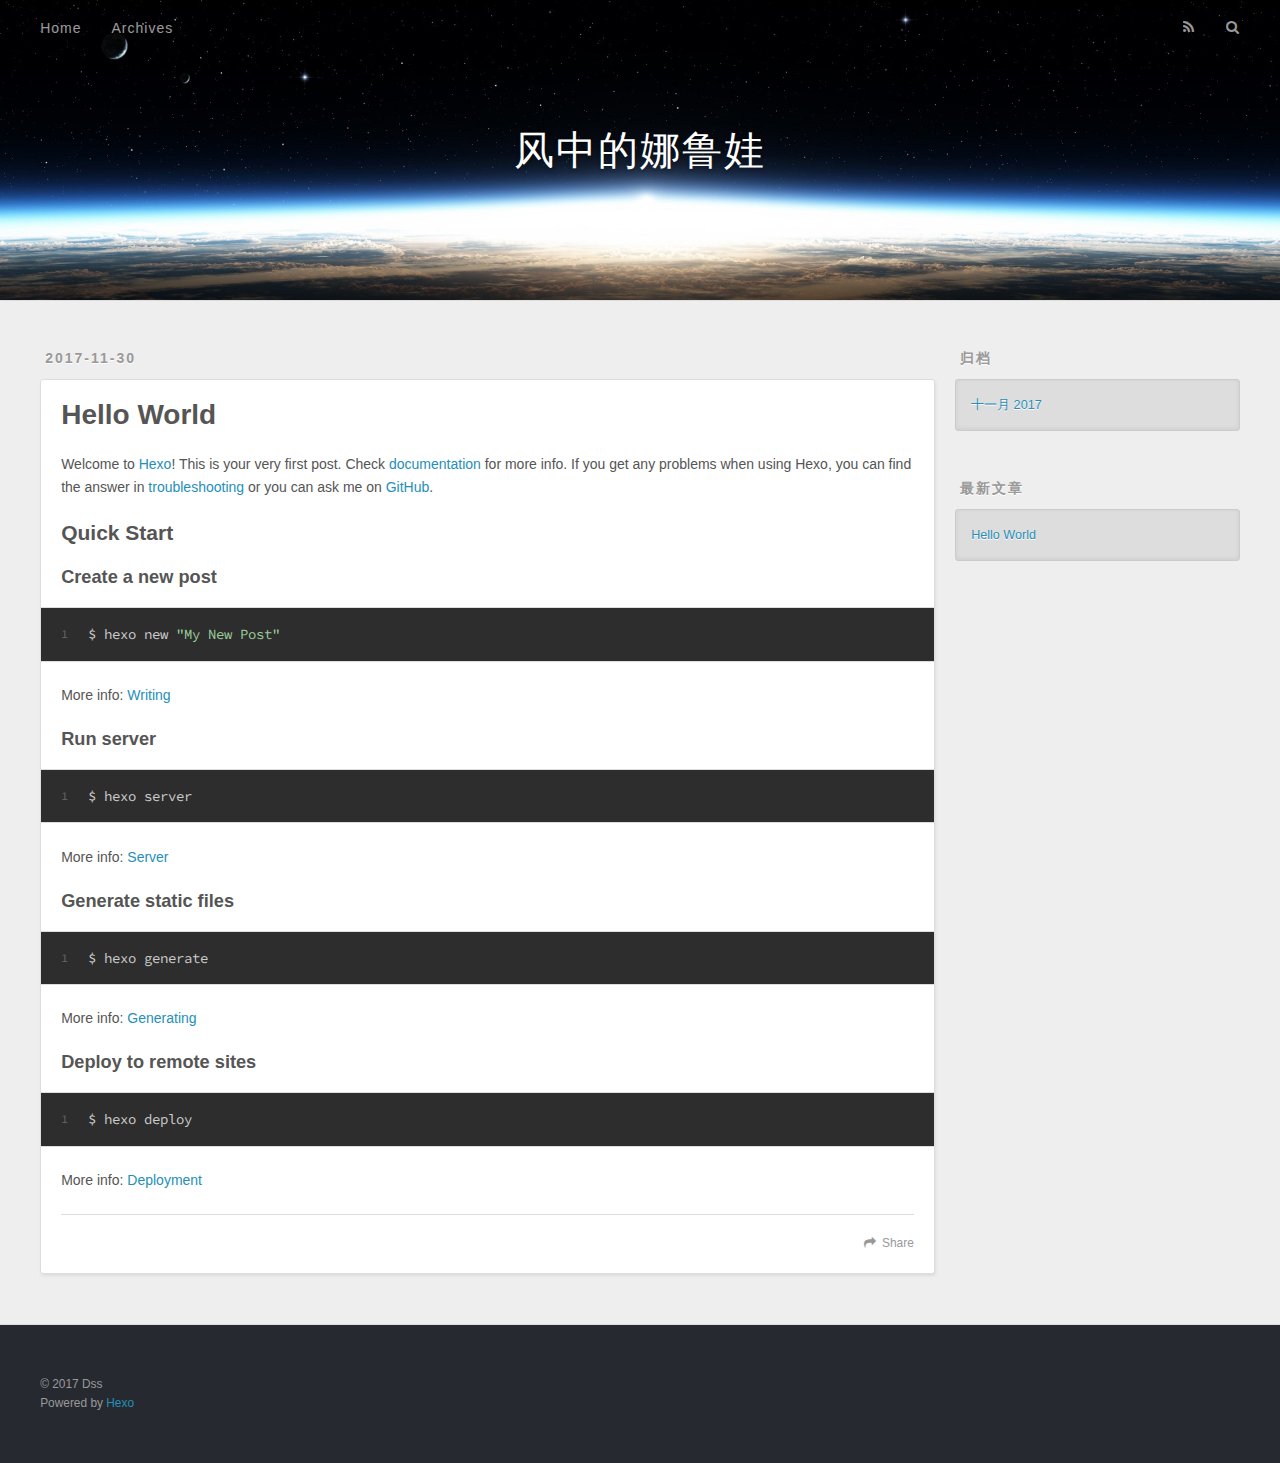
==== index.html @ 564d72fd "Site updated: 2017-11-30 10:53:04" ====
<!DOCTYPE html>
<html>
<head>
  <meta charset="utf-8">
  
  <title>风中的娜鲁娃</title>
  <meta name="viewport" content="width=device-width, initial-scale=1, maximum-scale=1">
  <meta property="og:type" content="website">
<meta property="og:title" content="风中的娜鲁娃">
<meta property="og:url" content="http://yoursite.com/index.html">
<meta property="og:site_name" content="风中的娜鲁娃">
<meta property="og:locale" content="zh-CN">
<meta name="twitter:card" content="summary">
<meta name="twitter:title" content="风中的娜鲁娃">
  
    <link rel="alternate" href="/atom.xml" title="风中的娜鲁娃" type="application/atom+xml">
  
  
    <link rel="icon" href="/favicon.png">
  
  
    <link href="//fonts.googleapis.com/css?family=Source+Code+Pro" rel="stylesheet" type="text/css">
  
  <link rel="stylesheet" href="/css/style.css">
  

</head>

<body>
  <div id="container">
    <div id="wrap">
      <header id="header">
  <div id="banner"></div>
  <div id="header-outer" class="outer">
    <div id="header-title" class="inner">
      <h1 id="logo-wrap">
        <a href="/" id="logo">风中的娜鲁娃</a>
      </h1>
      
    </div>
    <div id="header-inner" class="inner">
      <nav id="main-nav">
        <a id="main-nav-toggle" class="nav-icon"></a>
        
          <a class="main-nav-link" href="/">Home</a>
        
          <a class="main-nav-link" href="/archives">Archives</a>
        
      </nav>
      <nav id="sub-nav">
        
          <a id="nav-rss-link" class="nav-icon" href="/atom.xml" title="RSS Feed"></a>
        
        <a id="nav-search-btn" class="nav-icon" title="搜索"></a>
      </nav>
      <div id="search-form-wrap">
        <form action="//google.com/search" method="get" accept-charset="UTF-8" class="search-form"><input type="search" name="q" class="search-form-input" placeholder="Search"><button type="submit" class="search-form-submit">&#xF002;</button><input type="hidden" name="sitesearch" value="http://yoursite.com"></form>
      </div>
    </div>
  </div>
</header>
      <div class="outer">
        <section id="main">
  
    <article id="post-hello-world" class="article article-type-post" itemscope itemprop="blogPost">
  <div class="article-meta">
    <a href="/2017/11/30/hello-world/" class="article-date">
  <time datetime="2017-11-30T02:40:42.226Z" itemprop="datePublished">2017-11-30</time>
</a>
    
  </div>
  <div class="article-inner">
    
    
      <header class="article-header">
        
  
    <h1 itemprop="name">
      <a class="article-title" href="/2017/11/30/hello-world/">Hello World</a>
    </h1>
  

      </header>
    
    <div class="article-entry" itemprop="articleBody">
      
        <p>Welcome to <a href="https://hexo.io/" target="_blank" rel="noopener">Hexo</a>! This is your very first post. Check <a href="https://hexo.io/docs/" target="_blank" rel="noopener">documentation</a> for more info. If you get any problems when using Hexo, you can find the answer in <a href="https://hexo.io/docs/troubleshooting.html" target="_blank" rel="noopener">troubleshooting</a> or you can ask me on <a href="https://github.com/hexojs/hexo/issues" target="_blank" rel="noopener">GitHub</a>.</p>
<h2 id="Quick-Start"><a href="#Quick-Start" class="headerlink" title="Quick Start"></a>Quick Start</h2><h3 id="Create-a-new-post"><a href="#Create-a-new-post" class="headerlink" title="Create a new post"></a>Create a new post</h3><figure class="highlight bash"><table><tr><td class="gutter"><pre><span class="line">1</span><br></pre></td><td class="code"><pre><span class="line">$ hexo new <span class="string">"My New Post"</span></span><br></pre></td></tr></table></figure>
<p>More info: <a href="https://hexo.io/docs/writing.html" target="_blank" rel="noopener">Writing</a></p>
<h3 id="Run-server"><a href="#Run-server" class="headerlink" title="Run server"></a>Run server</h3><figure class="highlight bash"><table><tr><td class="gutter"><pre><span class="line">1</span><br></pre></td><td class="code"><pre><span class="line">$ hexo server</span><br></pre></td></tr></table></figure>
<p>More info: <a href="https://hexo.io/docs/server.html" target="_blank" rel="noopener">Server</a></p>
<h3 id="Generate-static-files"><a href="#Generate-static-files" class="headerlink" title="Generate static files"></a>Generate static files</h3><figure class="highlight bash"><table><tr><td class="gutter"><pre><span class="line">1</span><br></pre></td><td class="code"><pre><span class="line">$ hexo generate</span><br></pre></td></tr></table></figure>
<p>More info: <a href="https://hexo.io/docs/generating.html" target="_blank" rel="noopener">Generating</a></p>
<h3 id="Deploy-to-remote-sites"><a href="#Deploy-to-remote-sites" class="headerlink" title="Deploy to remote sites"></a>Deploy to remote sites</h3><figure class="highlight bash"><table><tr><td class="gutter"><pre><span class="line">1</span><br></pre></td><td class="code"><pre><span class="line">$ hexo deploy</span><br></pre></td></tr></table></figure>
<p>More info: <a href="https://hexo.io/docs/deployment.html" target="_blank" rel="noopener">Deployment</a></p>

      
    </div>
    <footer class="article-footer">
      <a data-url="http://yoursite.com/2017/11/30/hello-world/" data-id="cjalvs3r50000ywwalswntrvn" class="article-share-link">Share</a>
      
      
    </footer>
  </div>
  
</article>


  

</section>
        
          <aside id="sidebar">
  
    

  
    

  
    
  
    
  <div class="widget-wrap">
    <h3 class="widget-title">归档</h3>
    <div class="widget">
      <ul class="archive-list"><li class="archive-list-item"><a class="archive-list-link" href="/archives/2017/11/">十一月 2017</a></li></ul>
    </div>
  </div>


  
    
  <div class="widget-wrap">
    <h3 class="widget-title">最新文章</h3>
    <div class="widget">
      <ul>
        
          <li>
            <a href="/2017/11/30/hello-world/">Hello World</a>
          </li>
        
      </ul>
    </div>
  </div>

  
</aside>
        
      </div>
      <footer id="footer">
  
  <div class="outer">
    <div id="footer-info" class="inner">
      &copy; 2017 Dss<br>
      Powered by <a href="http://hexo.io/" target="_blank">Hexo</a>
    </div>
  </div>
</footer>
    </div>
    <nav id="mobile-nav">
  
    <a href="/" class="mobile-nav-link">Home</a>
  
    <a href="/archives" class="mobile-nav-link">Archives</a>
  
</nav>
    

<script src="//ajax.googleapis.com/ajax/libs/jquery/2.0.3/jquery.min.js"></script>


  <link rel="stylesheet" href="/fancybox/jquery.fancybox.css">
  <script src="/fancybox/jquery.fancybox.pack.js"></script>


<script src="/js/script.js"></script>

  </div>
</body>
</html>
---- css/style.css ----
body {
  width: 100%;
}
body:before,
body:after {
  content: "";
  display: table;
}
body:after {
  clear: both;
}
html,
body,
div,
span,
applet,
object,
iframe,
h1,
h2,
h3,
h4,
h5,
h6,
p,
blockquote,
pre,
a,
abbr,
acronym,
address,
big,
cite,
code,
del,
dfn,
em,
img,
ins,
kbd,
q,
s,
samp,
small,
strike,
strong,
sub,
sup,
tt,
var,
dl,
dt,
dd,
ol,
ul,
li,
fieldset,
form,
label,
legend,
table,
caption,
tbody,
tfoot,
thead,
tr,
th,
td {
  margin: 0;
  padding: 0;
  border: 0;
  outline: 0;
  font-weight: inherit;
  font-style: inherit;
  font-family: inherit;
  font-size: 100%;
  vertical-align: baseline;
}
body {
  line-height: 1;
  color: #000;
  background: #fff;
}
ol,
ul {
  list-style: none;
}
table {
  border-collapse: separate;
  border-spacing: 0;
  vertical-align: middle;
}
caption,
th,
td {
  text-align: left;
  font-weight: normal;
  vertical-align: middle;
}
a img {
  border: none;
}
input,
button {
  margin: 0;
  padding: 0;
}
input::-moz-focus-inner,
button::-moz-focus-inner {
  border: 0;
  padding: 0;
}
@font-face {
  font-family: FontAwesome;
  font-style: normal;
  font-weight: normal;
  src: url("fonts/fontawesome-webfont.eot?v=#4.0.3");
  src: url("fonts/fontawesome-webfont.eot?#iefix&v=#4.0.3") format("embedded-opentype"), url("fonts/fontawesome-webfont.woff?v=#4.0.3") format("woff"), url("fonts/fontawesome-webfont.ttf?v=#4.0.3") format("truetype"), url("fonts/fontawesome-webfont.svg#fontawesomeregular?v=#4.0.3") format("svg");
}
html,
body,
#container {
  height: 100%;
}
body {
  background: #eee;
  font: 14px "Helvetica Neue", Helvetica, Arial, sans-serif;
  -webkit-text-size-adjust: 100%;
}
.outer {
  max-width: 1220px;
  margin: 0 auto;
  padding: 0 20px;
}
.outer:before,
.outer:after {
  content: "";
  display: table;
}
.outer:after {
  clear: both;
}
.inner {
  display: inline;
  float: left;
  width: 98.33333333333333%;
  margin: 0 0.833333333333333%;
}
.left,
.alignleft {
  float: left;
}
.right,
.alignright {
  float: right;
}
.clear {
  clear: both;
}
#container {
  position: relative;
}
.mobile-nav-on {
  overflow: hidden;
}
#wrap {
  height: 100%;
  width: 100%;
  position: absolute;
  top: 0;
  left: 0;
  -webkit-transition: 0.2s ease-out;
  -moz-transition: 0.2s ease-out;
  -ms-transition: 0.2s ease-out;
  transition: 0.2s ease-out;
  z-index: 1;
  background: #eee;
}
.mobile-nav-on #wrap {
  left: 280px;
}
@media screen and (min-width: 768px) {
  #main {
    display: inline;
    float: left;
    width: 73.33333333333333%;
    margin: 0 0.833333333333333%;
  }
}
.article-date,
.article-category-link,
.archive-year,
.widget-title {
  text-decoration: none;
  text-transform: uppercase;
  letter-spacing: 2px;
  color: #999;
  margin-bottom: 1em;
  margin-left: 5px;
  line-height: 1em;
  text-shadow: 0 1px #fff;
  font-weight: bold;
}
.article-inner,
.archive-article-inner {
  background: #fff;
  -webkit-box-shadow: 1px 2px 3px #ddd;
  box-shadow: 1px 2px 3px #ddd;
  border: 1px solid #ddd;
  border-radius: 3px;
}
.article-entry h1,
.widget h1 {
  font-size: 2em;
}
.article-entry h2,
.widget h2 {
  font-size: 1.5em;
}
.article-entry h3,
.widget h3 {
  font-size: 1.3em;
}
.article-entry h4,
.widget h4 {
  font-size: 1.2em;
}
.article-entry h5,
.widget h5 {
  font-size: 1em;
}
.article-entry h6,
.widget h6 {
  font-size: 1em;
  color: #999;
}
.article-entry hr,
.widget hr {
  border: 1px dashed #ddd;
}
.article-entry strong,
.widget strong {
  font-weight: bold;
}
.article-entry em,
.widget em,
.article-entry cite,
.widget cite {
  font-style: italic;
}
.article-entry sup,
.widget sup,
.article-entry sub,
.widget sub {
  font-size: 0.75em;
  line-height: 0;
  position: relative;
  vertical-align: baseline;
}
.article-entry sup,
.widget sup {
  top: -0.5em;
}
.article-entry sub,
.widget sub {
  bottom: -0.2em;
}
.article-entry small,
.widget small {
  font-size: 0.85em;
}
.article-entry acronym,
.widget acronym,
.article-entry abbr,
.widget abbr {
  border-bottom: 1px dotted;
}
.article-entry ul,
.widget ul,
.article-entry ol,
.widget ol,
.article-entry dl,
.widget dl {
  margin: 0 20px;
  line-height: 1.6em;
}
.article-entry ul ul,
.widget ul ul,
.article-entry ol ul,
.widget ol ul,
.article-entry ul ol,
.widget ul ol,
.article-entry ol ol,
.widget ol ol {
  margin-top: 0;
  margin-bottom: 0;
}
.article-entry ul,
.widget ul {
  list-style: disc;
}
.article-entry ol,
.widget ol {
  list-style: decimal;
}
.article-entry dt,
.widget dt {
  font-weight: bold;
}
#header {
  height: 300px;
  position: relative;
  border-bottom: 1px solid #ddd;
}
#header:before,
#header:after {
  content: "";
  position: absolute;
  left: 0;
  right: 0;
  height: 40px;
}
#header:before {
  top: 0;
  background: -webkit-linear-gradient(rgba(0,0,0,0.2), transparent);
  background: -moz-linear-gradient(rgba(0,0,0,0.2), transparent);
  background: -ms-linear-gradient(rgba(0,0,0,0.2), transparent);
  background: linear-gradient(rgba(0,0,0,0.2), transparent);
}
#header:after {
  bottom: 0;
  background: -webkit-linear-gradient(transparent, rgba(0,0,0,0.2));
  background: -moz-linear-gradient(transparent, rgba(0,0,0,0.2));
  background: -ms-linear-gradient(transparent, rgba(0,0,0,0.2));
  background: linear-gradient(transparent, rgba(0,0,0,0.2));
}
#header-outer {
  height: 100%;
  position: relative;
}
#header-inner {
  position: relative;
  overflow: hidden;
}
#banner {
  position: absolute;
  top: 0;
  left: 0;
  width: 100%;
  height: 100%;
  background: url("images/banner.jpg") center #000;
  -webkit-background-size: cover;
  -moz-background-size: cover;
  background-size: cover;
  z-index: -1;
}
#header-title {
  text-align: center;
  height: 40px;
  position: absolute;
  top: 50%;
  left: 0;
  margin-top: -20px;
}
#logo,
#subtitle {
  text-decoration: none;
  color: #fff;
  font-weight: 300;
  text-shadow: 0 1px 4px rgba(0,0,0,0.3);
}
#logo {
  font-size: 40px;
  line-height: 40px;
  letter-spacing: 2px;
}
#subtitle {
  font-size: 16px;
  line-height: 16px;
  letter-spacing: 1px;
}
#subtitle-wrap {
  margin-top: 16px;
}
#main-nav {
  float: left;
  margin-left: -15px;
}
.nav-icon,
.main-nav-link {
  float: left;
  color: #fff;
  opacity: 0.6;
  text-decoration: none;
  text-shadow: 0 1px rgba(0,0,0,0.2);
  -webkit-transition: opacity 0.2s;
  -moz-transition: opacity 0.2s;
  -ms-transition: opacity 0.2s;
  transition: opacity 0.2s;
  display: block;
  padding: 20px 15px;
}
.nav-icon:hover,
.main-nav-link:hover {
  opacity: 1;
}
.nav-icon {
  font-family: FontAwesome;
  text-align: center;
  font-size: 14px;
  width: 14px;
  height: 14px;
  padding: 20px 15px;
  position: relative;
  cursor: pointer;
}
.main-nav-link {
  font-weight: 300;
  letter-spacing: 1px;
}
@media screen and (max-width: 479px) {
  .main-nav-link {
    display: none;
  }
}
#main-nav-toggle {
  display: none;
}
#main-nav-toggle:before {
  content: "\f0c9";
}
@media screen and (max-width: 479px) {
  #main-nav-toggle {
    display: block;
  }
}
#sub-nav {
  float: right;
  margin-right: -15px;
}
#nav-rss-link:before {
  content: "\f09e";
}
#nav-search-btn:before {
  content: "\f002";
}
#search-form-wrap {
  position: absolute;
  top: 15px;
  width: 150px;
  height: 30px;
  right: -150px;
  opacity: 0;
  -webkit-transition: 0.2s ease-out;
  -moz-transition: 0.2s ease-out;
  -ms-transition: 0.2s ease-out;
  transition: 0.2s ease-out;
}
#search-form-wrap.on {
  opacity: 1;
  right: 0;
}
@media screen and (max-width: 479px) {
  #search-form-wrap {
    width: 100%;
    right: -100%;
  }
}
.search-form {
  position: absolute;
  top: 0;
  left: 0;
  right: 0;
  background: #fff;
  padding: 5px 15px;
  border-radius: 15px;
  -webkit-box-shadow: 0 0 10px rgba(0,0,0,0.3);
  box-shadow: 0 0 10px rgba(0,0,0,0.3);
}
.search-form-input {
  border: none;
  background: none;
  color: #555;
  width: 100%;
  font: 13px "Helvetica Neue", Helvetica, Arial, sans-serif;
  outline: none;
}
.search-form-input::-webkit-search-results-decoration,
.search-form-input::-webkit-search-cancel-button {
  -webkit-appearance: none;
}
.search-form-submit {
  position: absolute;
  top: 50%;
  right: 10px;
  margin-top: -7px;
  font: 13px FontAwesome;
  border: none;
  background: none;
  color: #bbb;
  cursor: pointer;
}
.search-form-submit:hover,
.search-form-submit:focus {
  color: #777;
}
.article {
  margin: 50px 0;
}
.article-inner {
  overflow: hidden;
}
.article-meta:before,
.article-meta:after {
  content: "";
  display: table;
}
.article-meta:after {
  clear: both;
}
.article-date {
  float: left;
}
.article-category {
  float: left;
  line-height: 1em;
  color: #ccc;
  text-shadow: 0 1px #fff;
  margin-left: 8px;
}
.article-category:before {
  content: "\2022";
}
.article-category-link {
  margin: 0 12px 1em;
}
.article-header {
  padding: 20px 20px 0;
}
.article-title {
  text-decoration: none;
  font-size: 2em;
  font-weight: bold;
  color: #555;
  line-height: 1.1em;
  -webkit-transition: color 0.2s;
  -moz-transition: color 0.2s;
  -ms-transition: color 0.2s;
  transition: color 0.2s;
}
a.article-title:hover {
  color: #258fb8;
}
.article-entry {
  color: #555;
  padding: 0 20px;
}
.article-entry:before,
.article-entry:after {
  content: "";
  display: table;
}
.article-entry:after {
  clear: both;
}
.article-entry p,
.article-entry table {
  line-height: 1.6em;
  margin: 1.6em 0;
}
.article-entry h1,
.article-entry h2,
.article-entry h3,
.article-entry h4,
.article-entry h5,
.article-entry h6 {
  font-weight: bold;
}
.article-entry h1,
.article-entry h2,
.article-entry h3,
.article-entry h4,
.article-entry h5,
.article-entry h6 {
  line-height: 1.1em;
  margin: 1.1em 0;
}
.article-entry a {
  color: #258fb8;
  text-decoration: none;
}
.article-entry a:hover {
  text-decoration: underline;
}
.article-entry ul,
.article-entry ol,
.article-entry dl {
  margin-top: 1.6em;
  margin-bottom: 1.6em;
}
.article-entry img,
.article-entry video {
  max-width: 100%;
  height: auto;
  display: block;
  margin: auto;
}
.article-entry iframe {
  border: none;
}
.article-entry table {
  width: 100%;
  border-collapse: collapse;
  border-spacing: 0;
}
.article-entry th {
  font-weight: bold;
  border-bottom: 3px solid #ddd;
  padding-bottom: 0.5em;
}
.article-entry td {
  border-bottom: 1px solid #ddd;
  padding: 10px 0;
}
.article-entry blockquote {
  font-family: Georgia, "Times New Roman", serif;
  font-size: 1.4em;
  margin: 1.6em 20px;
  text-align: center;
}
.article-entry blockquote footer {
  font-size: 14px;
  margin: 1.6em 0;
  font-family: "Helvetica Neue", Helvetica, Arial, sans-serif;
}
.article-entry blockquote footer cite:before {
  content: "—";
  padding: 0 0.5em;
}
.article-entry .pullquote {
  text-align: left;
  width: 45%;
  margin: 0;
}
.article-entry .pullquote.left {
  margin-left: 0.5em;
  margin-right: 1em;
}
.article-entry .pullquote.right {
  margin-right: 0.5em;
  margin-left: 1em;
}
.article-entry .caption {
  color: #999;
  display: block;
  font-size: 0.9em;
  margin-top: 0.5em;
  position: relative;
  text-align: center;
}
.article-entry .video-container {
  position: relative;
  padding-top: 56.25%;
  height: 0;
  overflow: hidden;
}
.article-entry .video-container iframe,
.article-entry .video-container object,
.article-entry .video-container embed {
  position: absolute;
  top: 0;
  left: 0;
  width: 100%;
  height: 100%;
  margin-top: 0;
}
.article-more-link a {
  display: inline-block;
  line-height: 1em;
  padding: 6px 15px;
  border-radius: 15px;
  background: #eee;
  color: #999;
  text-shadow: 0 1px #fff;
  text-decoration: none;
}
.article-more-link a:hover {
  background: #258fb8;
  color: #fff;
  text-decoration: none;
  text-shadow: 0 1px #1e7293;
}
.article-footer {
  font-size: 0.85em;
  line-height: 1.6em;
  border-top: 1px solid #ddd;
  padding-top: 1.6em;
  margin: 0 20px 20px;
}
.article-footer:before,
.article-footer:after {
  content: "";
  display: table;
}
.article-footer:after {
  clear: both;
}
.article-footer a {
  color: #999;
  text-decoration: none;
}
.article-footer a:hover {
  color: #555;
}
.article-tag-list-item {
  float: left;
  margin-right: 10px;
}
.article-tag-list-link:before {
  content: "#";
}
.article-comment-link {
  float: right;
}
.article-comment-link:before {
  content: "\f075";
  font-family: FontAwesome;
  padding-right: 8px;
}
.article-share-link {
  cursor: pointer;
  float: right;
  margin-left: 20px;
}
.article-share-link:before {
  content: "\f064";
  font-family: FontAwesome;
  padding-right: 6px;
}
#article-nav {
  position: relative;
}
#article-nav:before,
#article-nav:after {
  content: "";
  display: table;
}
#article-nav:after {
  clear: both;
}
@media screen and (min-width: 768px) {
  #article-nav {
    margin: 50px 0;
  }
  #article-nav:before {
    width: 8px;
    height: 8px;
    position: absolute;
    top: 50%;
    left: 50%;
    margin-top: -4px;
    margin-left: -4px;
    content: "";
    border-radius: 50%;
    background: #ddd;
    -webkit-box-shadow: 0 1px 2px #fff;
    box-shadow: 0 1px 2px #fff;
  }
}
.article-nav-link-wrap {
  text-decoration: none;
  text-shadow: 0 1px #fff;
  color: #999;
  -webkit-box-sizing: border-box;
  -moz-box-sizing: border-box;
  box-sizing: border-box;
  margin-top: 50px;
  text-align: center;
  display: block;
}
.article-nav-link-wrap:hover {
  color: #555;
}
@media screen and (min-width: 768px) {
  .article-nav-link-wrap {
    width: 50%;
    margin-top: 0;
  }
}
@media screen and (min-width: 768px) {
  #article-nav-newer {
    float: left;
    text-align: right;
    padding-right: 20px;
  }
}
@media screen and (min-width: 768px) {
  #article-nav-older {
    float: right;
    text-align: left;
    padding-left: 20px;
  }
}
.article-nav-caption {
  text-transform: uppercase;
  letter-spacing: 2px;
  color: #ddd;
  line-height: 1em;
  font-weight: bold;
}
#article-nav-newer .article-nav-caption {
  margin-right: -2px;
}
.article-nav-title {
  font-size: 0.85em;
  line-height: 1.6em;
  margin-top: 0.5em;
}
.article-share-box {
  position: absolute;
  display: none;
  background: #fff;
  -webkit-box-shadow: 1px 2px 10px rgba(0,0,0,0.2);
  box-shadow: 1px 2px 10px rgba(0,0,0,0.2);
  border-radius: 3px;
  margin-left: -145px;
  overflow: hidden;
  z-index: 1;
}
.article-share-box.on {
  display: block;
}
.article-share-input {
  width: 100%;
  background: none;
  -webkit-box-sizing: border-box;
  -moz-box-sizing: border-box;
  box-sizing: border-box;
  font: 14px "Helvetica Neue", Helvetica, Arial, sans-serif;
  padding: 0 15px;
  color: #555;
  outline: none;
  border: 1px solid #ddd;
  border-radius: 3px 3px 0 0;
  height: 36px;
  line-height: 36px;
}
.article-share-links {
  background: #eee;
}
.article-share-links:before,
.article-share-links:after {
  content: "";
  display: table;
}
.article-share-links:after {
  clear: both;
}
.article-share-twitter,
.article-share-facebook,
.article-share-pinterest,
.article-share-google {
  width: 50px;
  height: 36px;
  display: block;
  float: left;
  position: relative;
  color: #999;
  text-shadow: 0 1px #fff;
}
.article-share-twitter:before,
.article-share-facebook:before,
.article-share-pinterest:before,
.article-share-google:before {
  font-size: 20px;
  font-family: FontAwesome;
  width: 20px;
  height: 20px;
  position: absolute;
  top: 50%;
  left: 50%;
  margin-top: -10px;
  margin-left: -10px;
  text-align: center;
}
.article-share-twitter:hover,
.article-share-facebook:hover,
.article-share-pinterest:hover,
.article-share-google:hover {
  color: #fff;
}
.article-share-twitter:before {
  content: "\f099";
}
.article-share-twitter:hover {
  background: #00aced;
  text-shadow: 0 1px #008abe;
}
.article-share-facebook:before {
  content: "\f09a";
}
.article-share-facebook:hover {
  background: #3b5998;
  text-shadow: 0 1px #2f477a;
}
.article-share-pinterest:before {
  content: "\f0d2";
}
.article-share-pinterest:hover {
  background: #cb2027;
  text-shadow: 0 1px #a21a1f;
}
.article-share-google:before {
  content: "\f0d5";
}
.article-share-google:hover {
  background: #dd4b39;
  text-shadow: 0 1px #be3221;
}
.article-gallery {
  background: #000;
  position: relative;
}
.article-gallery-photos {
  position: relative;
  overflow: hidden;
}
.article-gallery-img {
  display: none;
  max-width: 100%;
}
.article-gallery-img:first-child {
  display: block;
}
.article-gallery-img.loaded {
  position: absolute;
  display: block;
}
.article-gallery-img img {
  display: block;
  max-width: 100%;
  margin: 0 auto;
}
#comments {
  background: #fff;
  -webkit-box-shadow: 1px 2px 3px #ddd;
  box-shadow: 1px 2px 3px #ddd;
  padding: 20px;
  border: 1px solid #ddd;
  border-radius: 3px;
  margin: 50px 0;
}
#comments a {
  color: #258fb8;
}
.archives-wrap {
  margin: 50px 0;
}
.archives:before,
.archives:after {
  content: "";
  display: table;
}
.archives:after {
  clear: both;
}
.archive-year-wrap {
  margin-bottom: 1em;
}
.archives {
  -webkit-column-gap: 10px;
  -moz-column-gap: 10px;
  column-gap: 10px;
}
@media screen and (min-width: 480px) and (max-width: 767px) {
  .archives {
    -webkit-column-count: 2;
    -moz-column-count: 2;
    column-count: 2;
  }
}
@media screen and (min-width: 768px) {
  .archives {
    -webkit-column-count: 3;
    -moz-column-count: 3;
    column-count: 3;
  }
}
.archive-article {
  -webkit-column-break-inside: avoid;
  page-break-inside: avoid;
  overflow: hidden;
  break-inside: avoid-column;
}
.archive-article-inner {
  padding: 10px;
  margin-bottom: 15px;
}
.archive-article-title {
  text-decoration: none;
  font-weight: bold;
  color: #555;
  -webkit-transition: color 0.2s;
  -moz-transition: color 0.2s;
  -ms-transition: color 0.2s;
  transition: color 0.2s;
  line-height: 1.6em;
}
.archive-article-title:hover {
  color: #258fb8;
}
.archive-article-footer {
  margin-top: 1em;
}
.archive-article-date {
  color: #999;
  text-decoration: none;
  font-size: 0.85em;
  line-height: 1em;
  margin-bottom: 0.5em;
  display: block;
}
#page-nav {
  margin: 50px auto;
  background: #fff;
  -webkit-box-shadow: 1px 2px 3px #ddd;
  box-shadow: 1px 2px 3px #ddd;
  border: 1px solid #ddd;
  border-radius: 3px;
  text-align: center;
  color: #999;
  overflow: hidden;
}
#page-nav:before,
#page-nav:after {
  content: "";
  display: table;
}
#page-nav:after {
  clear: both;
}
#page-nav a,
#page-nav span {
  padding: 10px 20px;
  line-height: 1;
  height: 2ex;
}
#page-nav a {
  color: #999;
  text-decoration: none;
}
#page-nav a:hover {
  background: #999;
  color: #fff;
}
#page-nav .prev {
  float: left;
}
#page-nav .next {
  float: right;
}
#page-nav .page-number {
  display: inline-block;
}
@media screen and (max-width: 479px) {
  #page-nav .page-number {
    display: none;
  }
}
#page-nav .current {
  color: #555;
  font-weight: bold;
}
#page-nav .space {
  color: #ddd;
}
#footer {
  background: #262a30;
  padding: 50px 0;
  border-top: 1px solid #ddd;
  color: #999;
}
#footer a {
  color: #258fb8;
  text-decoration: none;
}
#footer a:hover {
  text-decoration: underline;
}
#footer-info {
  line-height: 1.6em;
  font-size: 0.85em;
}
.article-entry pre,
.article-entry .highlight {
  background: #2d2d2d;
  margin: 0 -20px;
  padding: 15px 20px;
  border-style: solid;
  border-color: #ddd;
  border-width: 1px 0;
  overflow: auto;
  color: #ccc;
  line-height: 22.400000000000002px;
}
.article-entry .highlight .gutter pre,
.article-entry .gist .gist-file .gist-data .line-numbers {
  color: #666;
  font-size: 0.85em;
}
.article-entry pre,
.article-entry code {
  font-family: "Source Code Pro", Consolas, Monaco, Menlo, Consolas, monospace;
}
.article-entry code {
  background: #eee;
  text-shadow: 0 1px #fff;
  padding: 0 0.3em;
}
.article-entry pre code {
  background: none;
  text-shadow: none;
  padding: 0;
}
.article-entry .highlight pre {
  border: none;
  margin: 0;
  padding: 0;
}
.article-entry .highlight table {
  margin: 0;
  width: auto;
}
.article-entry .highlight td {
  border: none;
  padding: 0;
}
.article-entry .highlight figcaption {
  font-size: 0.85em;
  color: #999;
  line-height: 1em;
  margin-bottom: 1em;
}
.article-entry .highlight figcaption:before,
.article-entry .highlight figcaption:after {
  content: "";
  display: table;
}
.article-entry .highlight figcaption:after {
  clear: both;
}
.article-entry .highlight figcaption a {
  float: right;
}
.article-entry .highlight .gutter pre {
  text-align: right;
  padding-right: 20px;
}
.article-entry .highlight .line {
  height: 22.400000000000002px;
}
.article-entry .highlight .line.marked {
  background: #515151;
}
.article-entry .gist {
  margin: 0 -20px;
  border-style: solid;
  border-color: #ddd;
  border-width: 1px 0;
  background: #2d2d2d;
  padding: 15px 20px 15px 0;
}
.article-entry .gist .gist-file {
  border: none;
  font-family: "Source Code Pro", Consolas, Monaco, Menlo, Consolas, monospace;
  margin: 0;
}
.article-entry .gist .gist-file .gist-data {
  background: none;
  border: none;
}
.article-entry .gist .gist-file .gist-data .line-numbers {
  background: none;
  border: none;
  padding: 0 20px 0 0;
}
.article-entry .gist .gist-file .gist-data .line-data {
  padding: 0 !important;
}
.article-entry .gist .gist-file .highlight {
  margin: 0;
  padding: 0;
  border: none;
}
.article-entry .gist .gist-file .gist-meta {
  background: #2d2d2d;
  color: #999;
  font: 0.85em "Helvetica Neue", Helvetica, Arial, sans-serif;
  text-shadow: 0 0;
  padding: 0;
  margin-top: 1em;
  margin-left: 20px;
}
.article-entry .gist .gist-file .gist-meta a {
  color: #258fb8;
  font-weight: normal;
}
.article-entry .gist .gist-file .gist-meta a:hover {
  text-decoration: underline;
}
pre .comment,
pre .title {
  color: #999;
}
pre .variable,
pre .attribute,
pre .tag,
pre .regexp,
pre .ruby .constant,
pre .xml .tag .title,
pre .xml .pi,
pre .xml .doctype,
pre .html .doctype,
pre .css .id,
pre .css .class,
pre .css .pseudo {
  color: #f2777a;
}
pre .number,
pre .preprocessor,
pre .built_in,
pre .literal,
pre .params,
pre .constant {
  color: #f99157;
}
pre .class,
pre .ruby .class .title,
pre .css .rules .attribute {
  color: #9c9;
}
pre .string,
pre .value,
pre .inheritance,
pre .header,
pre .ruby .symbol,
pre .xml .cdata {
  color: #9c9;
}
pre .css .hexcolor {
  color: #6cc;
}
pre .function,
pre .python .decorator,
pre .python .title,
pre .ruby .function .title,
pre .ruby .title .keyword,
pre .perl .sub,
pre .javascript .title,
pre .coffeescript .title {
  color: #69c;
}
pre .keyword,
pre .javascript .function {
  color: #c9c;
}
@media screen and (max-width: 479px) {
  #mobile-nav {
    position: absolute;
    top: 0;
    left: 0;
    width: 280px;
    height: 100%;
    background: #191919;
    border-right: 1px solid #fff;
  }
}
@media screen and (max-width: 479px) {
  .mobile-nav-link {
    display: block;
    color: #999;
    text-decoration: none;
    padding: 15px 20px;
    font-weight: bold;
  }
  .mobile-nav-link:hover {
    color: #fff;
  }
}
@media screen and (min-width: 768px) {
  #sidebar {
    display: inline;
    float: left;
    width: 23.333333333333332%;
    margin: 0 0.833333333333333%;
  }
}
.widget-wrap {
  margin: 50px 0;
}
.widget {
  color: #777;
  text-shadow: 0 1px #fff;
  background: #ddd;
  -webkit-box-shadow: 0 -1px 4px #ccc inset;
  box-shadow: 0 -1px 4px #ccc inset;
  border: 1px solid #ccc;
  padding: 15px;
  border-radius: 3px;
}
.widget a {
  color: #258fb8;
  text-decoration: none;
}
.widget a:hover {
  text-decoration: underline;
}
.widget ul ul,
.widget ol ul,
.widget dl ul,
.widget ul ol,
.widget ol ol,
.widget dl ol,
.widget ul dl,
.widget ol dl,
.widget dl dl {
  margin-left: 15px;
  list-style: disc;
}
.widget {
  line-height: 1.6em;
  word-wrap: break-word;
  font-size: 0.9em;
}
.widget ul,
.widget ol {
  list-style: none;
  margin: 0;
}
.widget ul ul,
.widget ol ul,
.widget ul ol,
.widget ol ol {
  margin: 0 20px;
}
.widget ul ul,
.widget ol ul {
  list-style: disc;
}
.widget ul ol,
.widget ol ol {
  list-style: decimal;
}
.category-list-count,
.tag-list-count,
.archive-list-count {
  padding-left: 5px;
  color: #999;
  font-size: 0.85em;
}
.category-list-count:before,
.tag-list-count:before,
.archive-list-count:before {
  content: "(";
}
.category-list-count:after,
.tag-list-count:after,
.archive-list-count:after {
  content: ")";
}
.tagcloud a {
  margin-right: 5px;
  display: inline-block;
}
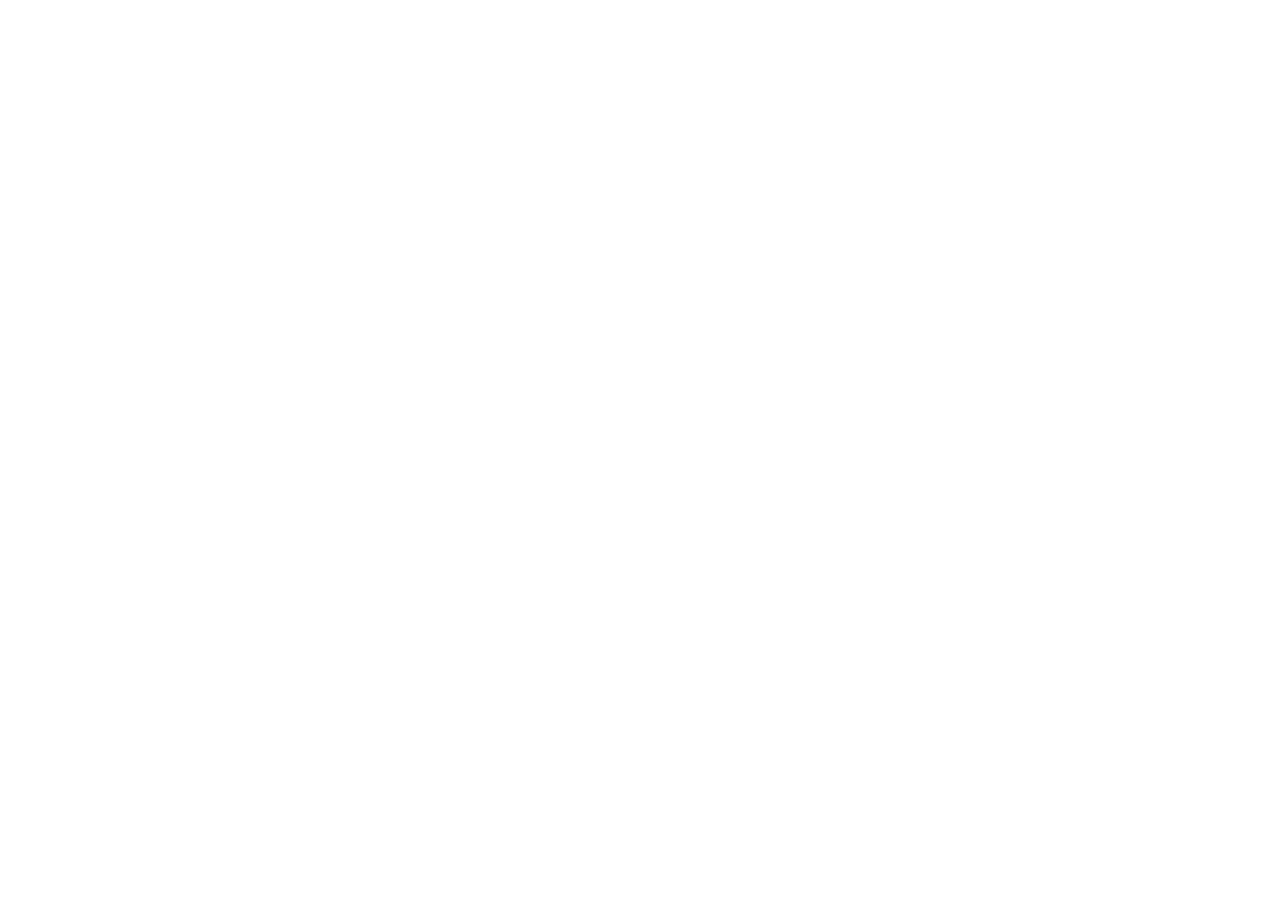
==== commit 3f33cbf8: "Site updated: 2017-11-30 18:07:02" ====
--- a/index.html
+++ b/index.html
@@ -1,181 +1,97 @@
 <!DOCTYPE html>
-<html>
-<head>
-  <meta charset="utf-8">
-  
-  <title>风中的娜鲁娃</title>
-  <meta name="viewport" content="width=device-width, initial-scale=1, maximum-scale=1">
-  <meta property="og:type" content="website">
-<meta property="og:title" content="风中的娜鲁娃">
-<meta property="og:url" content="http://yoursite.com/index.html">
-<meta property="og:site_name" content="风中的娜鲁娃">
-<meta property="og:locale" content="zh-CN">
-<meta name="twitter:card" content="summary">
-<meta name="twitter:title" content="风中的娜鲁娃">
-  
-    <link rel="alternate" href="/atom.xml" title="风中的娜鲁娃" type="application/atom+xml">
-  
-  
-    <link rel="icon" href="/favicon.png">
-  
-  
-    <link href="//fonts.googleapis.com/css?family=Source+Code+Pro" rel="stylesheet" type="text/css">
-  
-  <link rel="stylesheet" href="/css/style.css">
-  
+<html lang="zh-CN">
+    <head>
+        <meta charset="utf-8">
+        
+        <meta http-equiv="x-ua-compatible" content="IE=edge"/>
+        <meta name="viewport"
+              content="width=device-width, user-scalable=no, initial-scale=1.0, maximum-scale=1.0, minimum-scale=1.0"/>
 
-</head>
+        
+        <meta name="author" content="Dss">
+        
 
-<body>
-  <div id="container">
-    <div id="wrap">
-      <header id="header">
-  <div id="banner"></div>
-  <div id="header-outer" class="outer">
-    <div id="header-title" class="inner">
-      <h1 id="logo-wrap">
-        <a href="/" id="logo">风中的娜鲁娃</a>
-      </h1>
-      
+        
+
+        
+
+        <title>
+            
+            风中的娜鲁娃
+        </title>
+
+        <link rel="stylesheet" href="/css/style.css">
+    </head>
+    <body>
+        <!-- 
+            <main class="home-page">
+    <div class="home-bg"></div>
+    <div class="home-title">
+        <h1>
+            
+                我醉欲眠
+                的博客
+            
+        </h1>
+        <nav class="home-nav">
+            <ul class="list-inline">
+                
+                    
+                
+                    
+                        <li><a href="/archives">前端</a></li>
+                    
+                
+                    
+                        <li><a href="/archive">随笔</a></li>
+                    
+                
+                    
+                        <li><a href="/archive">关于</a></li>
+                    
+                
+                    
+                        <li><a href="/archive">标签</a></li>
+                    
+                
+            </ul>
+        </nav>
     </div>
-    <div id="header-inner" class="inner">
-      <nav id="main-nav">
-        <a id="main-nav-toggle" class="nav-icon"></a>
-        
-          <a class="main-nav-link" href="/">Home</a>
-        
-          <a class="main-nav-link" href="/archives">Archives</a>
-        
-      </nav>
-      <nav id="sub-nav">
-        
-          <a id="nav-rss-link" class="nav-icon" href="/atom.xml" title="RSS Feed"></a>
-        
-        <a id="nav-search-btn" class="nav-icon" title="搜索"></a>
-      </nav>
-      <div id="search-form-wrap">
-        <form action="//google.com/search" method="get" accept-charset="UTF-8" class="search-form"><input type="search" name="q" class="search-form-input" placeholder="Search"><button type="submit" class="search-form-submit">&#xF002;</button><input type="hidden" name="sitesearch" value="http://yoursite.com"></form>
-      </div>
+</main>
+         -->
+        <main class="home-page">
+    <div class="home-bg"></div>
+    <div class="home-title">
+        <h1>
+            
+                我醉欲眠
+                的博客
+            
+        </h1>
+        <nav class="home-nav">
+            <ul class="list-inline">
+                
+                    
+                
+                    
+                        <li><a href="/archives">前端</a></li>
+                    
+                
+                    
+                        <li><a href="/archive">随笔</a></li>
+                    
+                
+                    
+                        <li><a href="/archive">关于</a></li>
+                    
+                
+                    
+                        <li><a href="/archive">标签</a></li>
+                    
+                
+            </ul>
+        </nav>
     </div>
-  </div>
-</header>
-      <div class="outer">
-        <section id="main">
-  
-    <article id="post-hello-world" class="article article-type-post" itemscope itemprop="blogPost">
-  <div class="article-meta">
-    <a href="/2017/11/30/hello-world/" class="article-date">
-  <time datetime="2017-11-30T02:40:42.226Z" itemprop="datePublished">2017-11-30</time>
-</a>
-    
-  </div>
-  <div class="article-inner">
-    
-    
-      <header class="article-header">
-        
-  
-    <h1 itemprop="name">
-      <a class="article-title" href="/2017/11/30/hello-world/">Hello World</a>
-    </h1>
-  
-
-      </header>
-    
-    <div class="article-entry" itemprop="articleBody">
-      
-        <p>Welcome to <a href="https://hexo.io/" target="_blank" rel="noopener">Hexo</a>! This is your very first post. Check <a href="https://hexo.io/docs/" target="_blank" rel="noopener">documentation</a> for more info. If you get any problems when using Hexo, you can find the answer in <a href="https://hexo.io/docs/troubleshooting.html" target="_blank" rel="noopener">troubleshooting</a> or you can ask me on <a href="https://github.com/hexojs/hexo/issues" target="_blank" rel="noopener">GitHub</a>.</p>
-<h2 id="Quick-Start"><a href="#Quick-Start" class="headerlink" title="Quick Start"></a>Quick Start</h2><h3 id="Create-a-new-post"><a href="#Create-a-new-post" class="headerlink" title="Create a new post"></a>Create a new post</h3><figure class="highlight bash"><table><tr><td class="gutter"><pre><span class="line">1</span><br></pre></td><td class="code"><pre><span class="line">$ hexo new <span class="string">"My New Post"</span></span><br></pre></td></tr></table></figure>
-<p>More info: <a href="https://hexo.io/docs/writing.html" target="_blank" rel="noopener">Writing</a></p>
-<h3 id="Run-server"><a href="#Run-server" class="headerlink" title="Run server"></a>Run server</h3><figure class="highlight bash"><table><tr><td class="gutter"><pre><span class="line">1</span><br></pre></td><td class="code"><pre><span class="line">$ hexo server</span><br></pre></td></tr></table></figure>
-<p>More info: <a href="https://hexo.io/docs/server.html" target="_blank" rel="noopener">Server</a></p>
-<h3 id="Generate-static-files"><a href="#Generate-static-files" class="headerlink" title="Generate static files"></a>Generate static files</h3><figure class="highlight bash"><table><tr><td class="gutter"><pre><span class="line">1</span><br></pre></td><td class="code"><pre><span class="line">$ hexo generate</span><br></pre></td></tr></table></figure>
-<p>More info: <a href="https://hexo.io/docs/generating.html" target="_blank" rel="noopener">Generating</a></p>
-<h3 id="Deploy-to-remote-sites"><a href="#Deploy-to-remote-sites" class="headerlink" title="Deploy to remote sites"></a>Deploy to remote sites</h3><figure class="highlight bash"><table><tr><td class="gutter"><pre><span class="line">1</span><br></pre></td><td class="code"><pre><span class="line">$ hexo deploy</span><br></pre></td></tr></table></figure>
-<p>More info: <a href="https://hexo.io/docs/deployment.html" target="_blank" rel="noopener">Deployment</a></p>
-
-      
-    </div>
-    <footer class="article-footer">
-      <a data-url="http://yoursite.com/2017/11/30/hello-world/" data-id="cjalvs3r50000ywwalswntrvn" class="article-share-link">Share</a>
-      
-      
-    </footer>
-  </div>
-  
-</article>
-
-
-  
-
-</section>
-        
-          <aside id="sidebar">
-  
-    
-
-  
-    
-
-  
-    
-  
-    
-  <div class="widget-wrap">
-    <h3 class="widget-title">归档</h3>
-    <div class="widget">
-      <ul class="archive-list"><li class="archive-list-item"><a class="archive-list-link" href="/archives/2017/11/">十一月 2017</a></li></ul>
-    </div>
-  </div>
-
-
-  
-    
-  <div class="widget-wrap">
-    <h3 class="widget-title">最新文章</h3>
-    <div class="widget">
-      <ul>
-        
-          <li>
-            <a href="/2017/11/30/hello-world/">Hello World</a>
-          </li>
-        
-      </ul>
-    </div>
-  </div>
-
-  
-</aside>
-        
-      </div>
-      <footer id="footer">
-  
-  <div class="outer">
-    <div id="footer-info" class="inner">
-      &copy; 2017 Dss<br>
-      Powered by <a href="http://hexo.io/" target="_blank">Hexo</a>
-    </div>
-  </div>
-</footer>
-    </div>
-    <nav id="mobile-nav">
-  
-    <a href="/" class="mobile-nav-link">Home</a>
-  
-    <a href="/archives" class="mobile-nav-link">Archives</a>
-  
-</nav>
-    
-
-<script src="//ajax.googleapis.com/ajax/libs/jquery/2.0.3/jquery.min.js"></script>
-
-
-  <link rel="stylesheet" href="/fancybox/jquery.fancybox.css">
-  <script src="/fancybox/jquery.fancybox.pack.js"></script>
-
-
-<script src="/js/script.js"></script>
-
-  </div>
-</body>
+</main>
+    </body>
 </html>--- a/css/style.css
+++ b/css/style.css
@@ -1,14 +1,7 @@
-body {
-  width: 100%;
-}
-body:before,
-body:after {
-  content: "";
-  display: table;
-}
-body:after {
-  clear: both;
-}
+/**
+ * Eric Meyer's Reset CSS v2.0 (http://meyerweb.com/eric/tools/css/reset/)
+ * http://cssreset.com
+ */
 html,
 body,
 div,
@@ -48,6 +41,10 @@
 sup,
 tt,
 var,
+b,
+u,
+i,
+center,
 dl,
 dt,
 dd,
@@ -65,1310 +62,144 @@
 thead,
 tr,
 th,
-td {
+td,
+article,
+aside,
+canvas,
+details,
+embed,
+figure,
+figcaption,
+footer,
+header,
+menu,
+nav,
+output,
+ruby,
+section,
+summary,
+time,
+mark,
+audio,
+video,
+input {
   margin: 0;
   padding: 0;
   border: 0;
-  outline: 0;
-  font-weight: inherit;
-  font-style: inherit;
-  font-family: inherit;
-  font-size: 100%;
-  vertical-align: baseline;
+}
+/* HTML5 display-role reset for older browsers */
+article,
+aside,
+details,
+figcaption,
+figure,
+footer,
+header,
+menu,
+nav,
+section {
+  display: block;
 }
 body {
   line-height: 1;
-  color: #000;
-  background: #fff;
-}
-ol,
-ul {
+}
+blockquote,
+q {
+  quotes: none;
+}
+blockquote:before,
+blockquote:after,
+q:before,
+q:after {
+  content: none;
+}
+table {
+  border-collapse: collapse;
+  border-spacing: 0;
+}
+/* custom */
+a {
+  color: #7e8c8d;
+  text-decoration: none;
+  -webkit-backface-visibility: hidden;
+}
+li {
   list-style: none;
 }
-table {
-  border-collapse: separate;
-  border-spacing: 0;
-  vertical-align: middle;
-}
-caption,
-th,
-td {
-  text-align: left;
-  font-weight: normal;
-  vertical-align: middle;
-}
-a img {
-  border: none;
-}
-input,
-button {
-  margin: 0;
-  padding: 0;
-}
-input::-moz-focus-inner,
-button::-moz-focus-inner {
-  border: 0;
-  padding: 0;
-}
-@font-face {
-  font-family: FontAwesome;
-  font-style: normal;
-  font-weight: normal;
-  src: url("fonts/fontawesome-webfont.eot?v=#4.0.3");
-  src: url("fonts/fontawesome-webfont.eot?#iefix&v=#4.0.3") format("embedded-opentype"), url("fonts/fontawesome-webfont.woff?v=#4.0.3") format("woff"), url("fonts/fontawesome-webfont.ttf?v=#4.0.3") format("truetype"), url("fonts/fontawesome-webfont.svg#fontawesomeregular?v=#4.0.3") format("svg");
+::-webkit-scrollbar {
+  width: 5px;
+  height: 5px;
+}
+::-webkit-scrollbar-track-piece {
+  background-color: rgba(0,0,0,0.2);
+  -webkit-border-radius: 6px;
+}
+::-webkit-scrollbar-thumb:vertical {
+  height: 5px;
+  background-color: rgba(125,125,125,0.7);
+  -webkit-border-radius: 6px;
+}
+::-webkit-scrollbar-thumb:horizontal {
+  width: 5px;
+  background-color: rgba(125,125,125,0.7);
+  -webkit-border-radius: 6px;
 }
 html,
-body,
-#container {
-  height: 100%;
-}
 body {
-  background: #eee;
-  font: 14px "Helvetica Neue", Helvetica, Arial, sans-serif;
-  -webkit-text-size-adjust: 100%;
-}
-.outer {
-  max-width: 1220px;
-  margin: 0 auto;
-  padding: 0 20px;
-}
-.outer:before,
-.outer:after {
-  content: "";
-  display: table;
-}
-.outer:after {
-  clear: both;
-}
-.inner {
-  display: inline;
-  float: left;
-  width: 98.33333333333333%;
-  margin: 0 0.833333333333333%;
-}
-.left,
-.alignleft {
-  float: left;
-}
-.right,
-.alignright {
-  float: right;
-}
-.clear {
-  clear: both;
-}
-#container {
-  position: relative;
-}
-.mobile-nav-on {
-  overflow: hidden;
-}
-#wrap {
-  height: 100%;
-  width: 100%;
-  position: absolute;
-  top: 0;
-  left: 0;
-  -webkit-transition: 0.2s ease-out;
-  -moz-transition: 0.2s ease-out;
-  -ms-transition: 0.2s ease-out;
-  transition: 0.2s ease-out;
-  z-index: 1;
-  background: #eee;
-}
-.mobile-nav-on #wrap {
-  left: 280px;
-}
-@media screen and (min-width: 768px) {
-  #main {
-    display: inline;
-    float: left;
-    width: 73.33333333333333%;
-    margin: 0 0.833333333333333%;
-  }
-}
-.article-date,
-.article-category-link,
-.archive-year,
-.widget-title {
-  text-decoration: none;
-  text-transform: uppercase;
-  letter-spacing: 2px;
-  color: #999;
-  margin-bottom: 1em;
-  margin-left: 5px;
-  line-height: 1em;
-  text-shadow: 0 1px #fff;
-  font-weight: bold;
-}
-.article-inner,
-.archive-article-inner {
-  background: #fff;
-  -webkit-box-shadow: 1px 2px 3px #ddd;
-  box-shadow: 1px 2px 3px #ddd;
-  border: 1px solid #ddd;
-  border-radius: 3px;
-}
-.article-entry h1,
-.widget h1 {
-  font-size: 2em;
-}
-.article-entry h2,
-.widget h2 {
-  font-size: 1.5em;
-}
-.article-entry h3,
-.widget h3 {
-  font-size: 1.3em;
-}
-.article-entry h4,
-.widget h4 {
-  font-size: 1.2em;
-}
-.article-entry h5,
-.widget h5 {
-  font-size: 1em;
-}
-.article-entry h6,
-.widget h6 {
-  font-size: 1em;
-  color: #999;
-}
-.article-entry hr,
-.widget hr {
-  border: 1px dashed #ddd;
-}
-.article-entry strong,
-.widget strong {
-  font-weight: bold;
-}
-.article-entry em,
-.widget em,
-.article-entry cite,
-.widget cite {
-  font-style: italic;
-}
-.article-entry sup,
-.widget sup,
-.article-entry sub,
-.widget sub {
-  font-size: 0.75em;
-  line-height: 0;
-  position: relative;
-  vertical-align: baseline;
-}
-.article-entry sup,
-.widget sup {
-  top: -0.5em;
-}
-.article-entry sub,
-.widget sub {
-  bottom: -0.2em;
-}
-.article-entry small,
-.widget small {
-  font-size: 0.85em;
-}
-.article-entry acronym,
-.widget acronym,
-.article-entry abbr,
-.widget abbr {
-  border-bottom: 1px dotted;
-}
-.article-entry ul,
-.widget ul,
-.article-entry ol,
-.widget ol,
-.article-entry dl,
-.widget dl {
-  margin: 0 20px;
-  line-height: 1.6em;
-}
-.article-entry ul ul,
-.widget ul ul,
-.article-entry ol ul,
-.widget ol ul,
-.article-entry ul ol,
-.widget ul ol,
-.article-entry ol ol,
-.widget ol ol {
-  margin-top: 0;
-  margin-bottom: 0;
-}
-.article-entry ul,
-.widget ul {
-  list-style: disc;
-}
-.article-entry ol,
-.widget ol {
-  list-style: decimal;
-}
-.article-entry dt,
-.widget dt {
-  font-weight: bold;
-}
-#header {
-  height: 300px;
-  position: relative;
-  border-bottom: 1px solid #ddd;
-}
-#header:before,
-#header:after {
-  content: "";
-  position: absolute;
-  left: 0;
-  right: 0;
-  height: 40px;
-}
-#header:before {
-  top: 0;
-  background: -webkit-linear-gradient(rgba(0,0,0,0.2), transparent);
-  background: -moz-linear-gradient(rgba(0,0,0,0.2), transparent);
-  background: -ms-linear-gradient(rgba(0,0,0,0.2), transparent);
-  background: linear-gradient(rgba(0,0,0,0.2), transparent);
-}
-#header:after {
-  bottom: 0;
-  background: -webkit-linear-gradient(transparent, rgba(0,0,0,0.2));
-  background: -moz-linear-gradient(transparent, rgba(0,0,0,0.2));
-  background: -ms-linear-gradient(transparent, rgba(0,0,0,0.2));
-  background: linear-gradient(transparent, rgba(0,0,0,0.2));
-}
-#header-outer {
-  height: 100%;
-  position: relative;
-}
-#header-inner {
-  position: relative;
-  overflow: hidden;
-}
-#banner {
-  position: absolute;
-  top: 0;
-  left: 0;
   width: 100%;
   height: 100%;
-  background: url("images/banner.jpg") center #000;
-  -webkit-background-size: cover;
-  -moz-background-size: cover;
-  background-size: cover;
-  z-index: -1;
-}
-#header-title {
-  text-align: center;
-  height: 40px;
-  position: absolute;
-  top: 50%;
-  left: 0;
-  margin-top: -20px;
-}
-#logo,
-#subtitle {
-  text-decoration: none;
-  color: #fff;
-  font-weight: 300;
-  text-shadow: 0 1px 4px rgba(0,0,0,0.3);
-}
-#logo {
-  font-size: 40px;
-  line-height: 40px;
-  letter-spacing: 2px;
-}
-#subtitle {
-  font-size: 16px;
-  line-height: 16px;
-  letter-spacing: 1px;
-}
-#subtitle-wrap {
-  margin-top: 16px;
-}
-#main-nav {
-  float: left;
-  margin-left: -15px;
-}
-.nav-icon,
-.main-nav-link {
-  float: left;
-  color: #fff;
-  opacity: 0.6;
-  text-decoration: none;
-  text-shadow: 0 1px rgba(0,0,0,0.2);
-  -webkit-transition: opacity 0.2s;
-  -moz-transition: opacity 0.2s;
-  -ms-transition: opacity 0.2s;
-  transition: opacity 0.2s;
-  display: block;
-  padding: 20px 15px;
-}
-.nav-icon:hover,
-.main-nav-link:hover {
-  opacity: 1;
-}
-.nav-icon {
-  font-family: FontAwesome;
-  text-align: center;
-  font-size: 14px;
-  width: 14px;
-  height: 14px;
-  padding: 20px 15px;
-  position: relative;
-  cursor: pointer;
-}
-.main-nav-link {
-  font-weight: 300;
-  letter-spacing: 1px;
-}
-@media screen and (max-width: 479px) {
-  .main-nav-link {
-    display: none;
-  }
-}
-#main-nav-toggle {
-  display: none;
-}
-#main-nav-toggle:before {
-  content: "\f0c9";
-}
-@media screen and (max-width: 479px) {
-  #main-nav-toggle {
-    display: block;
-  }
-}
-#sub-nav {
-  float: right;
-  margin-right: -15px;
-}
-#nav-rss-link:before {
-  content: "\f09e";
-}
-#nav-search-btn:before {
-  content: "\f002";
-}
-#search-form-wrap {
-  position: absolute;
-  top: 15px;
-  width: 150px;
-  height: 30px;
-  right: -150px;
-  opacity: 0;
-  -webkit-transition: 0.2s ease-out;
-  -moz-transition: 0.2s ease-out;
-  -ms-transition: 0.2s ease-out;
-  transition: 0.2s ease-out;
-}
-#search-form-wrap.on {
-  opacity: 1;
-  right: 0;
-}
-@media screen and (max-width: 479px) {
-  #search-form-wrap {
-    width: 100%;
-    right: -100%;
-  }
-}
-.search-form {
-  position: absolute;
-  top: 0;
-  left: 0;
-  right: 0;
-  background: #fff;
-  padding: 5px 15px;
-  border-radius: 15px;
-  -webkit-box-shadow: 0 0 10px rgba(0,0,0,0.3);
-  box-shadow: 0 0 10px rgba(0,0,0,0.3);
-}
-.search-form-input {
-  border: none;
-  background: none;
-  color: #555;
-  width: 100%;
-  font: 13px "Helvetica Neue", Helvetica, Arial, sans-serif;
-  outline: none;
-}
-.search-form-input::-webkit-search-results-decoration,
-.search-form-input::-webkit-search-cancel-button {
-  -webkit-appearance: none;
-}
-.search-form-submit {
-  position: absolute;
-  top: 50%;
-  right: 10px;
-  margin-top: -7px;
-  font: 13px FontAwesome;
-  border: none;
-  background: none;
-  color: #bbb;
-  cursor: pointer;
-}
-.search-form-submit:hover,
-.search-form-submit:focus {
-  color: #777;
-}
-.article {
-  margin: 50px 0;
-}
-.article-inner {
-  overflow: hidden;
-}
-.article-meta:before,
-.article-meta:after {
-  content: "";
-  display: table;
-}
-.article-meta:after {
-  clear: both;
-}
-.article-date {
-  float: left;
-}
-.article-category {
-  float: left;
-  line-height: 1em;
-  color: #ccc;
-  text-shadow: 0 1px #fff;
-  margin-left: 8px;
-}
-.article-category:before {
-  content: "\2022";
-}
-.article-category-link {
-  margin: 0 12px 1em;
-}
-.article-header {
-  padding: 20px 20px 0;
-}
-.article-title {
-  text-decoration: none;
-  font-size: 2em;
-  font-weight: bold;
-  color: #555;
-  line-height: 1.1em;
-  -webkit-transition: color 0.2s;
-  -moz-transition: color 0.2s;
-  -ms-transition: color 0.2s;
-  transition: color 0.2s;
-}
-a.article-title:hover {
-  color: #258fb8;
-}
-.article-entry {
-  color: #555;
-  padding: 0 20px;
-}
-.article-entry:before,
-.article-entry:after {
-  content: "";
-  display: table;
-}
-.article-entry:after {
-  clear: both;
-}
-.article-entry p,
-.article-entry table {
-  line-height: 1.6em;
-  margin: 1.6em 0;
-}
-.article-entry h1,
-.article-entry h2,
-.article-entry h3,
-.article-entry h4,
-.article-entry h5,
-.article-entry h6 {
-  font-weight: bold;
-}
-.article-entry h1,
-.article-entry h2,
-.article-entry h3,
-.article-entry h4,
-.article-entry h5,
-.article-entry h6 {
-  line-height: 1.1em;
-  margin: 1.1em 0;
-}
-.article-entry a {
-  color: #258fb8;
-  text-decoration: none;
-}
-.article-entry a:hover {
-  text-decoration: underline;
-}
-.article-entry ul,
-.article-entry ol,
-.article-entry dl {
-  margin-top: 1.6em;
-  margin-bottom: 1.6em;
-}
-.article-entry img,
-.article-entry video {
-  max-width: 100%;
-  height: auto;
-  display: block;
-  margin: auto;
-}
-.article-entry iframe {
-  border: none;
-}
-.article-entry table {
-  width: 100%;
-  border-collapse: collapse;
-  border-spacing: 0;
-}
-.article-entry th {
-  font-weight: bold;
-  border-bottom: 3px solid #ddd;
-  padding-bottom: 0.5em;
-}
-.article-entry td {
-  border-bottom: 1px solid #ddd;
-  padding: 10px 0;
-}
-.article-entry blockquote {
-  font-family: Georgia, "Times New Roman", serif;
-  font-size: 1.4em;
-  margin: 1.6em 20px;
-  text-align: center;
-}
-.article-entry blockquote footer {
-  font-size: 14px;
-  margin: 1.6em 0;
-  font-family: "Helvetica Neue", Helvetica, Arial, sans-serif;
-}
-.article-entry blockquote footer cite:before {
-  content: "—";
-  padding: 0 0.5em;
-}
-.article-entry .pullquote {
-  text-align: left;
-  width: 45%;
-  margin: 0;
-}
-.article-entry .pullquote.left {
-  margin-left: 0.5em;
-  margin-right: 1em;
-}
-.article-entry .pullquote.right {
-  margin-right: 0.5em;
-  margin-left: 1em;
-}
-.article-entry .caption {
-  color: #999;
-  display: block;
-  font-size: 0.9em;
-  margin-top: 0.5em;
-  position: relative;
-  text-align: center;
-}
-.article-entry .video-container {
-  position: relative;
-  padding-top: 56.25%;
-  height: 0;
-  overflow: hidden;
-}
-.article-entry .video-container iframe,
-.article-entry .video-container object,
-.article-entry .video-container embed {
-  position: absolute;
-  top: 0;
-  left: 0;
+}
+body {
+  -webkit-text-size-adjust: none;
+  -webkit-tap-highlight-color: rgba(0,0,0,0);
+}
+.home-page,
+.home-bg {
   width: 100%;
   height: 100%;
-  margin-top: 0;
-}
-.article-more-link a {
+  overflow: hidden;
+}
+.home-page .home-bg,
+.home-bg .home-bg {
+  position: absolute;
+  top: 0px;
+  left: 0px;
+  background-image: url("./images/bg2.JPG");
+  background-size: 100% 100%;
+  -webkit-filter: blur(3px);
+  -moz-filter: blur(3px);
+  -ms-filter: blur(3px);
+  -o-filter: blur(3px);
+}
+.home-page .home-title,
+.home-bg .home-title {
+  -webkit-filter: blur(0px);
+  -moz-filter: blur(0px);
+  -ms-filter: blur(0px);
+  -o-filter: blur(0px);
+  width: 300px;
+  text-align: center;
+  margin: 250px auto;
+  color: #fff;
+}
+.home-page .home-nav,
+.home-bg .home-nav {
+  text-align: center;
+  overflow: hidden;
+}
+.home-page .home-nav .list-inline,
+.home-bg .home-nav .list-inline {
+  width: 100%;
+  float: left;
+  display: block;
+  margin-top: 20px;
+}
+.home-page .home-nav .list-inline li,
+.home-bg .home-nav .list-inline li {
   display: inline-block;
-  line-height: 1em;
-  padding: 6px 15px;
-  border-radius: 15px;
-  background: #eee;
-  color: #999;
-  text-shadow: 0 1px #fff;
-  text-decoration: none;
-}
-.article-more-link a:hover {
-  background: #258fb8;
+  width: 20%;
+}
+.home-page .home-nav .list-inline li a,
+.home-bg .home-nav .list-inline li a {
   color: #fff;
-  text-decoration: none;
-  text-shadow: 0 1px #1e7293;
-}
-.article-footer {
-  font-size: 0.85em;
-  line-height: 1.6em;
-  border-top: 1px solid #ddd;
-  padding-top: 1.6em;
-  margin: 0 20px 20px;
-}
-.article-footer:before,
-.article-footer:after {
-  content: "";
-  display: table;
-}
-.article-footer:after {
-  clear: both;
-}
-.article-footer a {
-  color: #999;
-  text-decoration: none;
-}
-.article-footer a:hover {
-  color: #555;
-}
-.article-tag-list-item {
-  float: left;
-  margin-right: 10px;
-}
-.article-tag-list-link:before {
-  content: "#";
-}
-.article-comment-link {
-  float: right;
-}
-.article-comment-link:before {
-  content: "\f075";
-  font-family: FontAwesome;
-  padding-right: 8px;
-}
-.article-share-link {
-  cursor: pointer;
-  float: right;
-  margin-left: 20px;
-}
-.article-share-link:before {
-  content: "\f064";
-  font-family: FontAwesome;
-  padding-right: 6px;
-}
-#article-nav {
-  position: relative;
-}
-#article-nav:before,
-#article-nav:after {
-  content: "";
-  display: table;
-}
-#article-nav:after {
-  clear: both;
-}
-@media screen and (min-width: 768px) {
-  #article-nav {
-    margin: 50px 0;
-  }
-  #article-nav:before {
-    width: 8px;
-    height: 8px;
-    position: absolute;
-    top: 50%;
-    left: 50%;
-    margin-top: -4px;
-    margin-left: -4px;
-    content: "";
-    border-radius: 50%;
-    background: #ddd;
-    -webkit-box-shadow: 0 1px 2px #fff;
-    box-shadow: 0 1px 2px #fff;
-  }
-}
-.article-nav-link-wrap {
-  text-decoration: none;
-  text-shadow: 0 1px #fff;
-  color: #999;
-  -webkit-box-sizing: border-box;
-  -moz-box-sizing: border-box;
-  box-sizing: border-box;
-  margin-top: 50px;
-  text-align: center;
-  display: block;
-}
-.article-nav-link-wrap:hover {
-  color: #555;
-}
-@media screen and (min-width: 768px) {
-  .article-nav-link-wrap {
-    width: 50%;
-    margin-top: 0;
-  }
-}
-@media screen and (min-width: 768px) {
-  #article-nav-newer {
-    float: left;
-    text-align: right;
-    padding-right: 20px;
-  }
-}
-@media screen and (min-width: 768px) {
-  #article-nav-older {
-    float: right;
-    text-align: left;
-    padding-left: 20px;
-  }
-}
-.article-nav-caption {
-  text-transform: uppercase;
-  letter-spacing: 2px;
-  color: #ddd;
-  line-height: 1em;
-  font-weight: bold;
-}
-#article-nav-newer .article-nav-caption {
-  margin-right: -2px;
-}
-.article-nav-title {
-  font-size: 0.85em;
-  line-height: 1.6em;
-  margin-top: 0.5em;
-}
-.article-share-box {
-  position: absolute;
-  display: none;
-  background: #fff;
-  -webkit-box-shadow: 1px 2px 10px rgba(0,0,0,0.2);
-  box-shadow: 1px 2px 10px rgba(0,0,0,0.2);
-  border-radius: 3px;
-  margin-left: -145px;
-  overflow: hidden;
-  z-index: 1;
-}
-.article-share-box.on {
-  display: block;
-}
-.article-share-input {
-  width: 100%;
-  background: none;
-  -webkit-box-sizing: border-box;
-  -moz-box-sizing: border-box;
-  box-sizing: border-box;
-  font: 14px "Helvetica Neue", Helvetica, Arial, sans-serif;
-  padding: 0 15px;
-  color: #555;
-  outline: none;
-  border: 1px solid #ddd;
-  border-radius: 3px 3px 0 0;
-  height: 36px;
-  line-height: 36px;
-}
-.article-share-links {
-  background: #eee;
-}
-.article-share-links:before,
-.article-share-links:after {
-  content: "";
-  display: table;
-}
-.article-share-links:after {
-  clear: both;
-}
-.article-share-twitter,
-.article-share-facebook,
-.article-share-pinterest,
-.article-share-google {
-  width: 50px;
-  height: 36px;
-  display: block;
-  float: left;
-  position: relative;
-  color: #999;
-  text-shadow: 0 1px #fff;
-}
-.article-share-twitter:before,
-.article-share-facebook:before,
-.article-share-pinterest:before,
-.article-share-google:before {
-  font-size: 20px;
-  font-family: FontAwesome;
-  width: 20px;
-  height: 20px;
-  position: absolute;
-  top: 50%;
-  left: 50%;
-  margin-top: -10px;
-  margin-left: -10px;
-  text-align: center;
-}
-.article-share-twitter:hover,
-.article-share-facebook:hover,
-.article-share-pinterest:hover,
-.article-share-google:hover {
-  color: #fff;
-}
-.article-share-twitter:before {
-  content: "\f099";
-}
-.article-share-twitter:hover {
-  background: #00aced;
-  text-shadow: 0 1px #008abe;
-}
-.article-share-facebook:before {
-  content: "\f09a";
-}
-.article-share-facebook:hover {
-  background: #3b5998;
-  text-shadow: 0 1px #2f477a;
-}
-.article-share-pinterest:before {
-  content: "\f0d2";
-}
-.article-share-pinterest:hover {
-  background: #cb2027;
-  text-shadow: 0 1px #a21a1f;
-}
-.article-share-google:before {
-  content: "\f0d5";
-}
-.article-share-google:hover {
-  background: #dd4b39;
-  text-shadow: 0 1px #be3221;
-}
-.article-gallery {
-  background: #000;
-  position: relative;
-}
-.article-gallery-photos {
-  position: relative;
-  overflow: hidden;
-}
-.article-gallery-img {
-  display: none;
-  max-width: 100%;
-}
-.article-gallery-img:first-child {
-  display: block;
-}
-.article-gallery-img.loaded {
-  position: absolute;
-  display: block;
-}
-.article-gallery-img img {
-  display: block;
-  max-width: 100%;
-  margin: 0 auto;
-}
-#comments {
-  background: #fff;
-  -webkit-box-shadow: 1px 2px 3px #ddd;
-  box-shadow: 1px 2px 3px #ddd;
-  padding: 20px;
-  border: 1px solid #ddd;
-  border-radius: 3px;
-  margin: 50px 0;
-}
-#comments a {
-  color: #258fb8;
-}
-.archives-wrap {
-  margin: 50px 0;
-}
-.archives:before,
-.archives:after {
-  content: "";
-  display: table;
-}
-.archives:after {
-  clear: both;
-}
-.archive-year-wrap {
-  margin-bottom: 1em;
-}
-.archives {
-  -webkit-column-gap: 10px;
-  -moz-column-gap: 10px;
-  column-gap: 10px;
-}
-@media screen and (min-width: 480px) and (max-width: 767px) {
-  .archives {
-    -webkit-column-count: 2;
-    -moz-column-count: 2;
-    column-count: 2;
-  }
-}
-@media screen and (min-width: 768px) {
-  .archives {
-    -webkit-column-count: 3;
-    -moz-column-count: 3;
-    column-count: 3;
-  }
-}
-.archive-article {
-  -webkit-column-break-inside: avoid;
-  page-break-inside: avoid;
-  overflow: hidden;
-  break-inside: avoid-column;
-}
-.archive-article-inner {
-  padding: 10px;
-  margin-bottom: 15px;
-}
-.archive-article-title {
-  text-decoration: none;
-  font-weight: bold;
-  color: #555;
-  -webkit-transition: color 0.2s;
-  -moz-transition: color 0.2s;
-  -ms-transition: color 0.2s;
-  transition: color 0.2s;
-  line-height: 1.6em;
-}
-.archive-article-title:hover {
-  color: #258fb8;
-}
-.archive-article-footer {
-  margin-top: 1em;
-}
-.archive-article-date {
-  color: #999;
-  text-decoration: none;
-  font-size: 0.85em;
-  line-height: 1em;
-  margin-bottom: 0.5em;
-  display: block;
-}
-#page-nav {
-  margin: 50px auto;
-  background: #fff;
-  -webkit-box-shadow: 1px 2px 3px #ddd;
-  box-shadow: 1px 2px 3px #ddd;
-  border: 1px solid #ddd;
-  border-radius: 3px;
-  text-align: center;
-  color: #999;
-  overflow: hidden;
-}
-#page-nav:before,
-#page-nav:after {
-  content: "";
-  display: table;
-}
-#page-nav:after {
-  clear: both;
-}
-#page-nav a,
-#page-nav span {
-  padding: 10px 20px;
-  line-height: 1;
-  height: 2ex;
-}
-#page-nav a {
-  color: #999;
-  text-decoration: none;
-}
-#page-nav a:hover {
-  background: #999;
-  color: #fff;
-}
-#page-nav .prev {
-  float: left;
-}
-#page-nav .next {
-  float: right;
-}
-#page-nav .page-number {
-  display: inline-block;
-}
-@media screen and (max-width: 479px) {
-  #page-nav .page-number {
-    display: none;
-  }
-}
-#page-nav .current {
-  color: #555;
-  font-weight: bold;
-}
-#page-nav .space {
-  color: #ddd;
-}
-#footer {
-  background: #262a30;
-  padding: 50px 0;
-  border-top: 1px solid #ddd;
-  color: #999;
-}
-#footer a {
-  color: #258fb8;
-  text-decoration: none;
-}
-#footer a:hover {
-  text-decoration: underline;
-}
-#footer-info {
-  line-height: 1.6em;
-  font-size: 0.85em;
-}
-.article-entry pre,
-.article-entry .highlight {
-  background: #2d2d2d;
-  margin: 0 -20px;
-  padding: 15px 20px;
-  border-style: solid;
-  border-color: #ddd;
-  border-width: 1px 0;
-  overflow: auto;
-  color: #ccc;
-  line-height: 22.400000000000002px;
-}
-.article-entry .highlight .gutter pre,
-.article-entry .gist .gist-file .gist-data .line-numbers {
-  color: #666;
-  font-size: 0.85em;
-}
-.article-entry pre,
-.article-entry code {
-  font-family: "Source Code Pro", Consolas, Monaco, Menlo, Consolas, monospace;
-}
-.article-entry code {
-  background: #eee;
-  text-shadow: 0 1px #fff;
-  padding: 0 0.3em;
-}
-.article-entry pre code {
-  background: none;
-  text-shadow: none;
-  padding: 0;
-}
-.article-entry .highlight pre {
-  border: none;
-  margin: 0;
-  padding: 0;
-}
-.article-entry .highlight table {
-  margin: 0;
-  width: auto;
-}
-.article-entry .highlight td {
-  border: none;
-  padding: 0;
-}
-.article-entry .highlight figcaption {
-  font-size: 0.85em;
-  color: #999;
-  line-height: 1em;
-  margin-bottom: 1em;
-}
-.article-entry .highlight figcaption:before,
-.article-entry .highlight figcaption:after {
-  content: "";
-  display: table;
-}
-.article-entry .highlight figcaption:after {
-  clear: both;
-}
-.article-entry .highlight figcaption a {
-  float: right;
-}
-.article-entry .highlight .gutter pre {
-  text-align: right;
-  padding-right: 20px;
-}
-.article-entry .highlight .line {
-  height: 22.400000000000002px;
-}
-.article-entry .highlight .line.marked {
-  background: #515151;
-}
-.article-entry .gist {
-  margin: 0 -20px;
-  border-style: solid;
-  border-color: #ddd;
-  border-width: 1px 0;
-  background: #2d2d2d;
-  padding: 15px 20px 15px 0;
-}
-.article-entry .gist .gist-file {
-  border: none;
-  font-family: "Source Code Pro", Consolas, Monaco, Menlo, Consolas, monospace;
-  margin: 0;
-}
-.article-entry .gist .gist-file .gist-data {
-  background: none;
-  border: none;
-}
-.article-entry .gist .gist-file .gist-data .line-numbers {
-  background: none;
-  border: none;
-  padding: 0 20px 0 0;
-}
-.article-entry .gist .gist-file .gist-data .line-data {
-  padding: 0 !important;
-}
-.article-entry .gist .gist-file .highlight {
-  margin: 0;
-  padding: 0;
-  border: none;
-}
-.article-entry .gist .gist-file .gist-meta {
-  background: #2d2d2d;
-  color: #999;
-  font: 0.85em "Helvetica Neue", Helvetica, Arial, sans-serif;
-  text-shadow: 0 0;
-  padding: 0;
-  margin-top: 1em;
-  margin-left: 20px;
-}
-.article-entry .gist .gist-file .gist-meta a {
-  color: #258fb8;
-  font-weight: normal;
-}
-.article-entry .gist .gist-file .gist-meta a:hover {
-  text-decoration: underline;
-}
-pre .comment,
-pre .title {
-  color: #999;
-}
-pre .variable,
-pre .attribute,
-pre .tag,
-pre .regexp,
-pre .ruby .constant,
-pre .xml .tag .title,
-pre .xml .pi,
-pre .xml .doctype,
-pre .html .doctype,
-pre .css .id,
-pre .css .class,
-pre .css .pseudo {
-  color: #f2777a;
-}
-pre .number,
-pre .preprocessor,
-pre .built_in,
-pre .literal,
-pre .params,
-pre .constant {
-  color: #f99157;
-}
-pre .class,
-pre .ruby .class .title,
-pre .css .rules .attribute {
-  color: #9c9;
-}
-pre .string,
-pre .value,
-pre .inheritance,
-pre .header,
-pre .ruby .symbol,
-pre .xml .cdata {
-  color: #9c9;
-}
-pre .css .hexcolor {
-  color: #6cc;
-}
-pre .function,
-pre .python .decorator,
-pre .python .title,
-pre .ruby .function .title,
-pre .ruby .title .keyword,
-pre .perl .sub,
-pre .javascript .title,
-pre .coffeescript .title {
-  color: #69c;
-}
-pre .keyword,
-pre .javascript .function {
-  color: #c9c;
-}
-@media screen and (max-width: 479px) {
-  #mobile-nav {
-    position: absolute;
-    top: 0;
-    left: 0;
-    width: 280px;
-    height: 100%;
-    background: #191919;
-    border-right: 1px solid #fff;
-  }
-}
-@media screen and (max-width: 479px) {
-  .mobile-nav-link {
-    display: block;
-    color: #999;
-    text-decoration: none;
-    padding: 15px 20px;
-    font-weight: bold;
-  }
-  .mobile-nav-link:hover {
-    color: #fff;
-  }
-}
-@media screen and (min-width: 768px) {
-  #sidebar {
-    display: inline;
-    float: left;
-    width: 23.333333333333332%;
-    margin: 0 0.833333333333333%;
-  }
-}
-.widget-wrap {
-  margin: 50px 0;
-}
-.widget {
-  color: #777;
-  text-shadow: 0 1px #fff;
-  background: #ddd;
-  -webkit-box-shadow: 0 -1px 4px #ccc inset;
-  box-shadow: 0 -1px 4px #ccc inset;
-  border: 1px solid #ccc;
-  padding: 15px;
-  border-radius: 3px;
-}
-.widget a {
-  color: #258fb8;
-  text-decoration: none;
-}
-.widget a:hover {
-  text-decoration: underline;
-}
-.widget ul ul,
-.widget ol ul,
-.widget dl ul,
-.widget ul ol,
-.widget ol ol,
-.widget dl ol,
-.widget ul dl,
-.widget ol dl,
-.widget dl dl {
-  margin-left: 15px;
-  list-style: disc;
-}
-.widget {
-  line-height: 1.6em;
-  word-wrap: break-word;
-  font-size: 0.9em;
-}
-.widget ul,
-.widget ol {
-  list-style: none;
-  margin: 0;
-}
-.widget ul ul,
-.widget ol ul,
-.widget ul ol,
-.widget ol ol {
-  margin: 0 20px;
-}
-.widget ul ul,
-.widget ol ul {
-  list-style: disc;
-}
-.widget ul ol,
-.widget ol ol {
-  list-style: decimal;
-}
-.category-list-count,
-.tag-list-count,
-.archive-list-count {
-  padding-left: 5px;
-  color: #999;
-  font-size: 0.85em;
-}
-.category-list-count:before,
-.tag-list-count:before,
-.archive-list-count:before {
-  content: "(";
-}
-.category-list-count:after,
-.tag-list-count:after,
-.archive-list-count:after {
-  content: ")";
-}
-.tagcloud a {
-  margin-right: 5px;
-  display: inline-block;
-}
+}
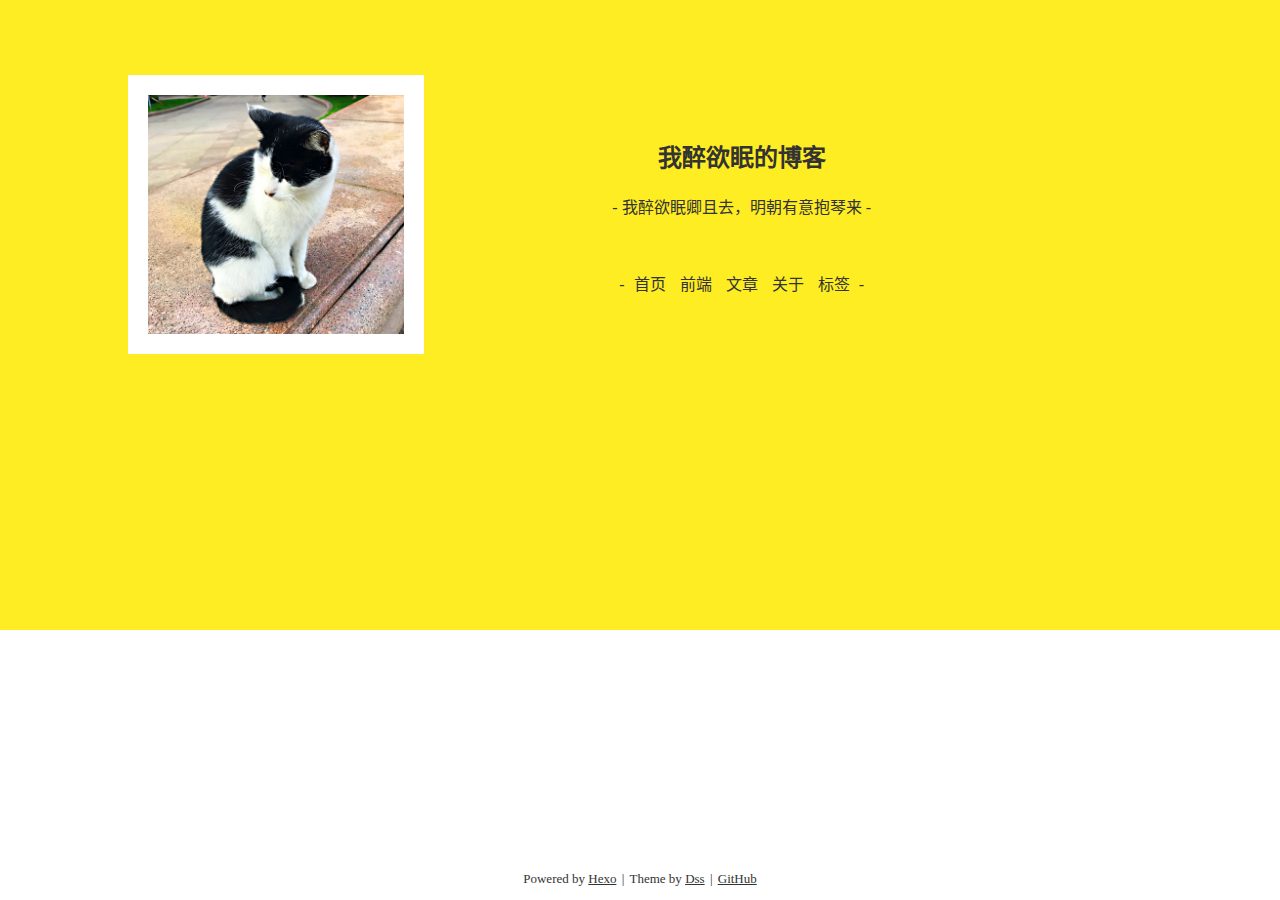
==== commit 76001c88: "Site updated: 2017-12-07 17:12:33" ====
--- a/index.html
+++ b/index.html
@@ -2,96 +2,57 @@
 <html lang="zh-CN">
     <head>
         <meta charset="utf-8">
-        
+        <title></title>
         <meta http-equiv="x-ua-compatible" content="IE=edge"/>
-        <meta name="viewport"
-              content="width=device-width, user-scalable=no, initial-scale=1.0, maximum-scale=1.0, minimum-scale=1.0"/>
-
-        
-        <meta name="author" content="Dss">
-        
-
-        
-
-        
-
-        <title>
-            
-            风中的娜鲁娃
-        </title>
-
+        <meta name="viewport" content="width=device-width, initial-scale=1, user-scalable=no"> 
         <link rel="stylesheet" href="/css/style.css">
     </head>
     <body>
-        <!-- 
-            <main class="home-page">
-    <div class="home-bg"></div>
-    <div class="home-title">
-        <h1>
-            
-                我醉欲眠
-                的博客
-            
-        </h1>
-        <nav class="home-nav">
-            <ul class="list-inline">
-                
+        
+            <div class="home-page">
+    <div class="home-bg">
+        <div class="home-container">
+            <img src="/images/logo.png" class="home-logo">
+            <div class="home-content">
+                <h2 class="home-title">
                     
-                
+                        我醉欲眠的博客
+                    
+                </h2>
+                <p class="home-intro">
+                    
+                        - 我醉欲眠卿且去，明朝有意抱琴来 -
+                    
+                </p>
+                <nav class="home-nav">
+                    - 
+                        <li><a href="/">首页</a></li>
                     
                         <li><a href="/archives">前端</a></li>
                     
-                
+                        <li><a href="/articles">文章</a></li>
                     
-                        <li><a href="/archive">随笔</a></li>
+                        <li><a href="/about">关于</a></li>
                     
-                
-                    
-                        <li><a href="/archive">关于</a></li>
-                    
-                
-                    
-                        <li><a href="/archive">标签</a></li>
-                    
-                
-            </ul>
-        </nav>
+                        <li><a href="/tags">标签</a></li>
+                     -
+                </nav>
+            </div>
+        </div>
     </div>
-</main>
-         -->
-        <main class="home-page">
-    <div class="home-bg"></div>
-    <div class="home-title">
-        <h1>
+    
+    <footer class="home-fotter">
+        <ul>
+            <li>Powered by <a href="https://hexo.io/">Hexo</a></li> |
+            <li>Theme by <a href="">Dss</a></li> |
             
-                我醉欲眠
-                的博客
+                <li><a href="https://github.com/duanshanshan7/blogD.github.io">GitHub</a></li>
             
-        </h1>
-        <nav class="home-nav">
-            <ul class="list-inline">
-                
-                    
-                
-                    
-                        <li><a href="/archives">前端</a></li>
-                    
-                
-                    
-                        <li><a href="/archive">随笔</a></li>
-                    
-                
-                    
-                        <li><a href="/archive">关于</a></li>
-                    
-                
-                    
-                        <li><a href="/archive">标签</a></li>
-                    
-                
-            </ul>
-        </nav>
-    </div>
-</main>
+        </ul>
+    </footer>
+</div>
+
+        
+        <script src="/index.js"></script>
     </body>
-</html>+</html>
--- a/css/style.css
+++ b/css/style.css
@@ -1,7 +1,3 @@
-/**
- * Eric Meyer's Reset CSS v2.0 (http://meyerweb.com/eric/tools/css/reset/)
- * http://cssreset.com
- */
 html,
 body,
 div,
@@ -72,20 +68,26 @@
 figcaption,
 footer,
 header,
+hgroup,
 menu,
 nav,
 output,
 ruby,
 section,
 summary,
-time,
 mark,
 audio,
-video,
-input {
+video {
   margin: 0;
   padding: 0;
   border: 0;
+  font-family: "微软雅黑";
+  line-height: 1.7em;
+  vertical-align: baseline;
+  color: #333;
+}
+img {
+  width: 100%;
 }
 /* HTML5 display-role reset for older browsers */
 article,
@@ -95,6 +97,7 @@
 figure,
 footer,
 header,
+hgroup,
 menu,
 nav,
 section {
@@ -102,6 +105,18 @@
 }
 body {
   line-height: 1;
+  background: #fff;
+}
+ol,
+ul,
+li {
+  list-style: none;
+}
+a {
+  text-decoration: none;
+}
+a:hover {
+  text-decoration: underline;
 }
 blockquote,
 q {
@@ -111,95 +126,313 @@
 blockquote:after,
 q:before,
 q:after {
+  content: '';
   content: none;
 }
 table {
   border-collapse: collapse;
   border-spacing: 0;
 }
-/* custom */
-a {
-  color: #7e8c8d;
-  text-decoration: none;
-  -webkit-backface-visibility: hidden;
-}
-li {
-  list-style: none;
-}
-::-webkit-scrollbar {
-  width: 5px;
-  height: 5px;
-}
-::-webkit-scrollbar-track-piece {
-  background-color: rgba(0,0,0,0.2);
-  -webkit-border-radius: 6px;
-}
-::-webkit-scrollbar-thumb:vertical {
-  height: 5px;
-  background-color: rgba(125,125,125,0.7);
-  -webkit-border-radius: 6px;
-}
-::-webkit-scrollbar-thumb:horizontal {
-  width: 5px;
-  background-color: rgba(125,125,125,0.7);
-  -webkit-border-radius: 6px;
+.page-nav {
+  width: 100%;
+  text-align: left;
+  height: 120px;
+  line-height: 15%;
+  background: #feed22;
+}
+@media (min-width: 450px) {
+  .page-nav .logo {
+    width: 90px;
+    border: 8px #fff solid;
+    vertical-align: middle;
+    margin-top: 11px;
+    margin-left: 15%;
+    margin-right: 4%;
+  }
+}
+@media (max-width: 450px) {
+  .page-nav .logo {
+    height: 70px;
+    border: 8px #fff solid;
+    vertical-align: middle;
+    margin: 17px 5px;
+  }
+}
+.page-nav li {
+  display: inline;
+  padding: 5px;
+  font-size: 14px;
+}
+.page-content {
+  width: 100%;
+  min-height: 80%;
+}
+.page-fotter {
+  width: 100%;
+  text-align: center;
+  font-size: 12px;
+  color: #999;
+  margin: 20px auto;
+}
+.page-fotter ul {
+  color: #999;
+}
+.page-fotter ul li {
+  display: inline;
+  padding: 2px;
+  color: #999;
+}
+.page-fotter ul li a {
+  text-decoration: underline;
+  color: #999;
 }
 html,
 body {
   width: 100%;
   height: 100%;
 }
-body {
-  -webkit-text-size-adjust: none;
-  -webkit-tap-highlight-color: rgba(0,0,0,0);
-}
-.home-page,
-.home-bg {
+html .home-page,
+body .home-page {
   width: 100%;
   height: 100%;
-  overflow: hidden;
-}
-.home-page .home-bg,
-.home-bg .home-bg {
+  color: #fff;
+}
+html .home-page .home-bg,
+body .home-page .home-bg {
+  width: 100%;
+  height: 70%;
+  background: #feed22;
+  text-align: center;
+}
+html .home-page .home-bg .home-container,
+body .home-page .home-bg .home-container {
+  width: 80%;
+  margin: 0 auto;
+  text-align: left;
+}
+@media (max-width: 700px) {
+  html .home-page .home-bg .home-container .home-logo,
+  body .home-page .home-bg .home-container .home-logo {
+    display: none;
+  }
+}
+@media (min-width: 700px) {
+  html .home-page .home-bg .home-container .home-logo,
+  body .home-page .home-bg .home-container .home-logo {
+    display: inline;
+    width: 25%;
+    height: 25%;
+    margin-top: 75px;
+    border: 20px #fff solid;
+  }
+}
+@media (max-width: 700px) {
+  html .home-page .home-bg .home-container .home-content,
+  body .home-page .home-bg .home-container .home-content {
+    display: inline-block;
+    width: 100%;
+    margin: 13% auto;
+    height: 220px;
+    vertical-align: top;
+    text-align: center;
+  }
+}
+@media (min-width: 700px) {
+  html .home-page .home-bg .home-container .home-content,
+  body .home-page .home-bg .home-container .home-content {
+    display: inline-block;
+    height: 220px;
+    vertical-align: top;
+    margin-top: 13%;
+    margin-left: 18%;
+    text-align: center;
+  }
+}
+html .home-page .home-bg .home-container .home-title,
+body .home-page .home-bg .home-container .home-title {
+  padding: 5px;
+  color: #333;
+}
+html .home-page .home-bg .home-container .home-intro,
+body .home-page .home-bg .home-container .home-intro {
+  color: #333;
+  margin-top: 10px;
+}
+html .home-page .home-bg .home-container .home-nav,
+body .home-page .home-bg .home-container .home-nav {
+  margin-top: 50px;
+  color: #333;
+}
+html .home-page .home-bg .home-container .home-nav li,
+body .home-page .home-bg .home-container .home-nav li {
+  display: inline;
+  padding: 5px;
+}
+html .home-page .home-bg .home-container .home-nav li a,
+body .home-page .home-bg .home-container .home-nav li a {
+  color: #333;
+}
+html .home-page .home-fotter,
+body .home-page .home-fotter {
   position: absolute;
-  top: 0px;
-  left: 0px;
-  background-image: url("./images/bg2.JPG");
-  background-size: 100% 100%;
-  -webkit-filter: blur(3px);
-  -moz-filter: blur(3px);
-  -ms-filter: blur(3px);
-  -o-filter: blur(3px);
-}
-.home-page .home-title,
-.home-bg .home-title {
-  -webkit-filter: blur(0px);
-  -moz-filter: blur(0px);
-  -ms-filter: blur(0px);
-  -o-filter: blur(0px);
-  width: 300px;
-  text-align: center;
-  margin: 250px auto;
-  color: #fff;
-}
-.home-page .home-nav,
-.home-bg .home-nav {
-  text-align: center;
-  overflow: hidden;
-}
-.home-page .home-nav .list-inline,
-.home-bg .home-nav .list-inline {
-  width: 100%;
-  float: left;
-  display: block;
-  margin-top: 20px;
-}
-.home-page .home-nav .list-inline li,
-.home-bg .home-nav .list-inline li {
-  display: inline-block;
-  width: 20%;
-}
-.home-page .home-nav .list-inline li a,
-.home-bg .home-nav .list-inline li a {
-  color: #fff;
-}
+  bottom: 10px;
+  width: 100%;
+  text-align: center;
+  font-size: 13px;
+  color: #333;
+}
+html .home-page .home-fotter ul li,
+body .home-page .home-fotter ul li {
+  display: inline;
+  padding: 2px;
+}
+html .home-page .home-fotter ul li a,
+body .home-page .home-fotter ul li a {
+  color: #333;
+  text-decoration: underline;
+}
+.archive-page {
+  width: 70%;
+  margin-left: 15%;
+}
+.archive-page .archive-text {
+  padding: 35px 5px;
+}
+.archive-page section {
+  margin-left: 5%;
+}
+.archive-page section article {
+  padding: 0px 0px 20px 30px;
+}
+.archive-page section article .archive-title {
+  font-size: 18px;
+}
+.archive-page section article .archive-title a {
+  color: #333;
+}
+.archive-page section article .archive-info {
+  font-size: 14px;
+  padding-left: 2px;
+  margin-top: -5px;
+}
+.archive-page section article .archive-info li {
+  display: inline;
+  padding: 5px 5px 5px 0px;
+  color: #777;
+}
+.archive-page section article .archive-info li a,
+.archive-page section article .archive-info li span {
+  color: #777;
+}
+.archive-page section article .archive-info li .post-tags-list {
+  display: inline;
+}
+.archive-page section article .archive-info li .post-tags-list a {
+  color: #777;
+}
+.archive-page section article .archive-intro {
+  font-size: 14px;
+  color: #777;
+}
+.archive-page section article .archive-intro p,
+.archive-page section article .archive-intro span,
+.archive-page section article .archive-intro a {
+  color: #777;
+}
+.archive-page section article .archive-intro p {
+  text-indent: 10px;
+}
+.post-bg {
+  width: 100%;
+  height: 100%;
+  background-attachment: fixed;
+  background-size: cover;
+  position: relative;
+}
+.post-page {
+  width: 100%;
+  margin: 0 auto;
+  background: rgba(255,255,255,0.8);
+  min-height: 500px;
+}
+.post-page .post-content {
+  width: 70%;
+  margin: 0px auto;
+  padding: 10px 0px 20px 0px;
+}
+.post-page .post-content .post-title {
+  text-align: center;
+  padding-top: 5px;
+}
+.post-page .post-content .post-meta {
+  text-align: center;
+  color: #999;
+  font-size: 14px;
+}
+.post-page .post-content .post-meta li,
+.post-page .post-content .post-meta .post-tags-list {
+  display: inline;
+  color: #999;
+}
+.post-page .post-content .post-meta li a,
+.post-page .post-content .post-meta .post-tags-list a {
+  color: #999;
+}
+.post-page .post-content .content {
+  padding-top: 20px;
+  text-indent: 20px;
+  font-size: 14px;
+}
+.tag-list {
+  width: 70%;
+  margin: 0 auto;
+}
+.tag-list h2 {
+  margin: 20px 0px 0px 10px;
+}
+.tag-list p {
+  margin: 0px 0px 20px 20px;
+}
+.tag-list .tag-article {
+  margin-left: 5%;
+}
+.tag-list .tag-article article {
+  margin-bottom: 20px;
+}
+.tag-list .tag-article article .tag-article-info {
+  font-size: 14px;
+  color: #777;
+}
+.tag-list .tag-article article .tag-article-info li {
+  display: inline;
+  color: #777;
+}
+.tag-list .tag-article article .tag-article-info li ul,
+.tag-list .tag-article article .tag-article-info li .tag-article-info li {
+  display: inline;
+}
+.tag-list .tag-article article .tag-article-info li ul a,
+.tag-list .tag-article article .tag-article-info li .tag-article-info li a {
+  color: #777;
+  padding: 5px;
+}
+.tag-page {
+  width: 70%;
+  margin: 10px auto;
+}
+.tag-page h1,
+.tag-page p {
+  text-align: center;
+}
+.tag-page p {
+  color: #777;
+}
+.tag-page .tag-cloud-list {
+  width: 80%;
+  margin-left: 10%;
+  margin-top: 8%;
+  text-align: center;
+}
+.tag-page .tag-cloud-list a {
+  padding: 3px;
+}
